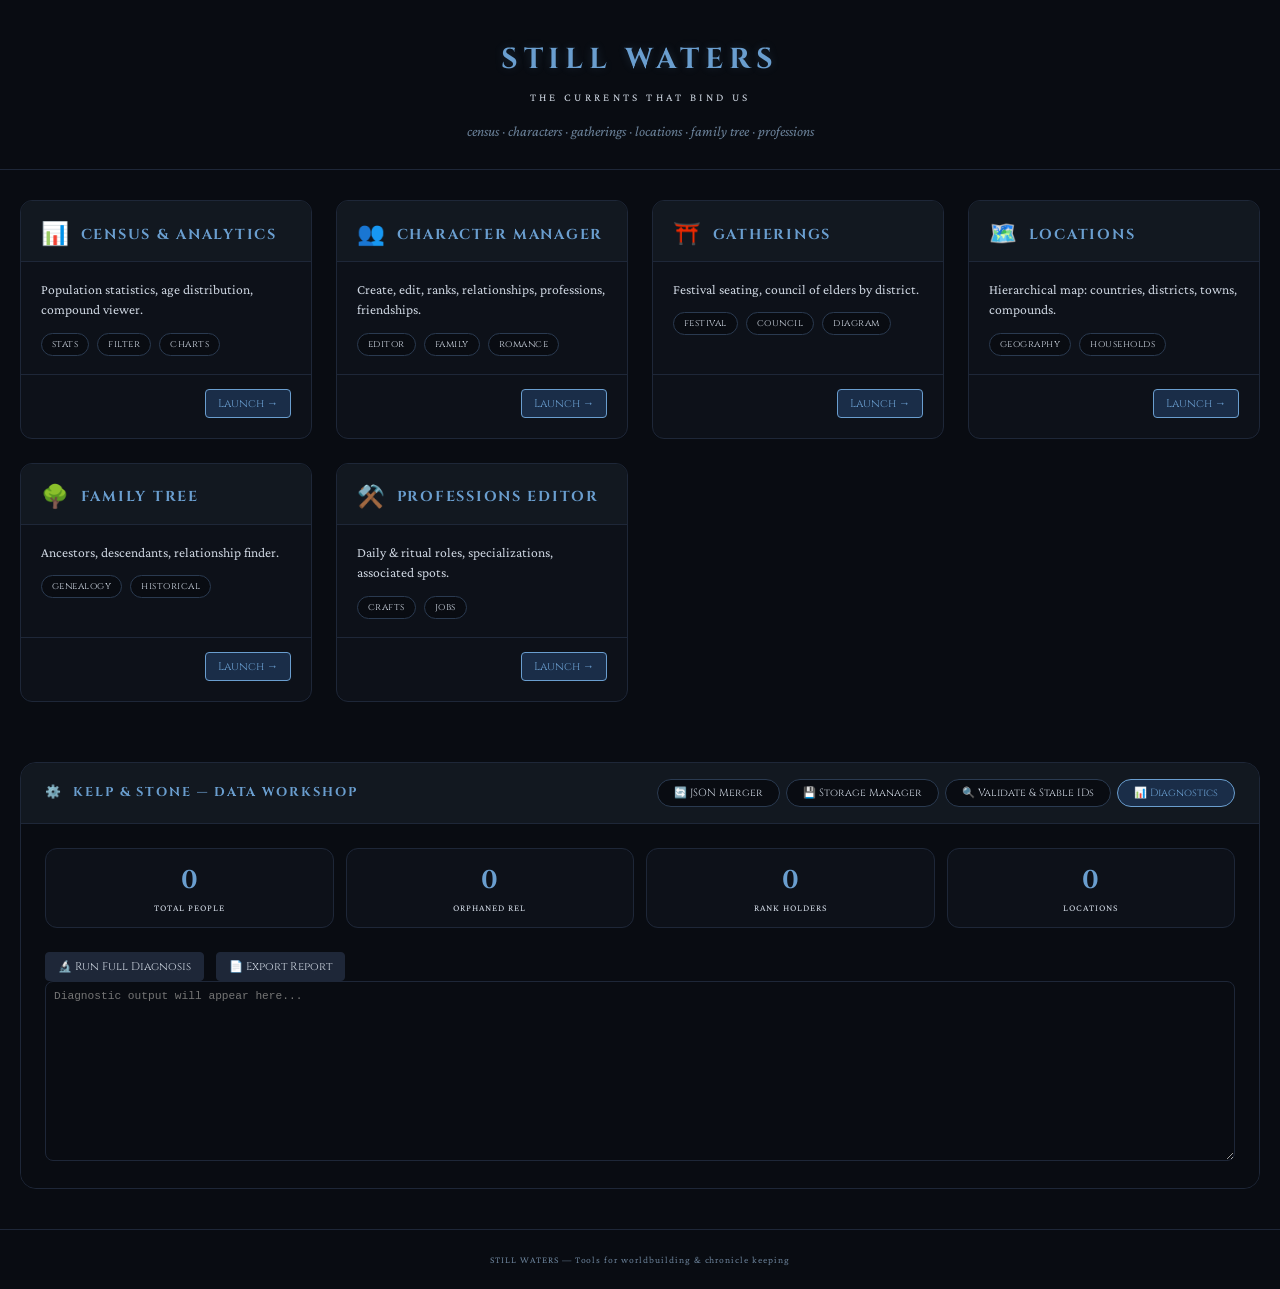
==== index.html @ bd6f30ac "Update index.html" ====
<!DOCTYPE html>
<html lang="en">
<head>
  <meta charset="UTF-8">
  <meta name="viewport" content="width=device-width, initial-scale=1.0, maximum-scale=1.0, user-scalable=yes">
  <title>Still Waters — The Currents That Bind Us</title>
  <link rel="manifest" href="manifest.json">
  <link rel="preconnect" href="https://fonts.googleapis.com">
  <link href="https://fonts.googleapis.com/css2?family=Cinzel:wght@400;600;700;900&family=Crimson+Pro:ital,wght@0,300;0,400;0,600;1,300;1,400&display=swap" rel="stylesheet">
  <link rel="stylesheet" href="stillwaters.css">
  <style>
    /* ============================================
       LANDING PAGE - UNIQUE STYLES
       ============================================ */

    /* Hero Section */
    .hero {
      position: relative;
      padding: 40px 20px 30px;
      text-align: center;
      border-bottom: 1px solid var(--border);
      background: linear-gradient(180deg, rgba(9,12,18,0.95) 0%, var(--bg) 100%);
    }

    .hero h1 {
      font-family: 'Cinzel', serif;
      font-size: 1.8rem;
      letter-spacing: 0.2em;
      color: var(--accent);
      text-transform: uppercase;
      margin-bottom: 12px;
      text-shadow: 0 0 10px rgba(106,158,207,0.2);
    }

    .hero .sub {
      font-size: 0.7rem;
      letter-spacing: 0.3em;
      color: var(--tdim);
      text-transform: uppercase;
      margin-bottom: 20px;
    }

    .hero .tagline {
      font-size: 0.9rem;
      font-style: italic;
      color: var(--tmut);
      max-width: 600px;
      margin: 0 auto;
    }

    /* Main Grid */
    .tools-grid {
      max-width: 1400px;
      margin: 0 auto;
      padding: 30px 20px 40px;
      display: grid;
      grid-template-columns: repeat(auto-fit, minmax(280px, 1fr));
      gap: 24px;
    }

    /* Tool Cards */
    .tool-card {
      background: var(--bg2);
      border: 1px solid var(--border);
      border-radius: 12px;
      overflow: hidden;
      transition: all 0.25s ease;
      backdrop-filter: blur(2px);
      cursor: pointer;
      display: flex;
      flex-direction: column;
    }

    .tool-card:hover {
      transform: translateY(-4px);
      border-color: var(--accent2);
      box-shadow: 0 12px 28px rgba(0,0,0,0.4);
    }

    .card-header {
      padding: 18px 20px 12px;
      border-bottom: 1px solid var(--border);
      background: var(--bg3);
    }

    .card-header h2 {
      font-family: 'Cinzel', serif;
      font-size: 0.9rem;
      letter-spacing: 0.12em;
      color: var(--accent);
      text-transform: uppercase;
      display: flex;
      align-items: center;
      gap: 10px;
    }

    .card-header .icon {
      font-size: 1.4rem;
    }

    .card-body {
      padding: 18px 20px;
      flex: 1;
    }

    .card-body p {
      font-size: 0.85rem;
      color: var(--tdim);
      line-height: 1.5;
      margin-bottom: 12px;
    }

    .badge-group {
      display: flex;
      flex-wrap: wrap;
      gap: 8px;
      margin-top: 12px;
    }

    .badge {
      font-size: 0.6rem;
      padding: 4px 10px;
      border-radius: 20px;
      background: var(--bg);
      border: 1px solid var(--border2);
      color: var(--tdim);
      font-family: 'Cinzel', serif;
      letter-spacing: 0.05em;
    }

    .badge.accent {
      border-color: var(--accent);
      color: var(--accent);
      background: var(--accent-dim);
    }

    .card-footer {
      padding: 14px 20px 20px;
      border-top: 1px solid var(--border);
      display: flex;
      justify-content: flex-end;
    }

    /* Diagnostics Panel */
    .diagnostics-section {
      max-width: 1400px;
      margin: 20px auto 40px;
      padding: 0 20px;
    }

    .diag-container {
      background: var(--bg2);
      border: 1px solid var(--border);
      border-radius: 16px;
      overflow: hidden;
    }

    .diag-header {
      background: var(--bg3);
      padding: 16px 24px;
      border-bottom: 1px solid var(--border);
      display: flex;
      align-items: center;
      justify-content: space-between;
      flex-wrap: wrap;
      gap: 12px;
    }

    .diag-header h3 {
      font-family: 'Cinzel', serif;
      font-size: 0.8rem;
      letter-spacing: 0.15em;
      color: var(--accent);
      text-transform: uppercase;
      display: flex;
      align-items: center;
      gap: 10px;
    }

    .diag-tabs {
      display: flex;
      gap: 6px;
      flex-wrap: wrap;
    }

    .diag-tab {
      padding: 6px 16px;
      background: var(--bg);
      border: 1px solid var(--border2);
      border-radius: 30px;
      font-size: 0.65rem;
      font-family: 'Cinzel', serif;
      color: var(--tdim);
      cursor: pointer;
      transition: all 0.15s;
    }

    .diag-tab.active {
      background: var(--accent-dim);
      border-color: var(--accent);
      color: var(--accent);
    }

    .diag-tab:hover:not(.active) {
      border-color: var(--accent2);
      color: var(--accent);
    }

    .diag-pane {
      display: none;
      padding: 24px;
      background: var(--bg);
    }

    .diag-pane.active {
      display: block;
    }

    /* Merger UI */
    .merger-row {
      display: grid;
      grid-template-columns: 1fr 1fr;
      gap: 20px;
      margin-bottom: 24px;
      flex-wrap: wrap;
    }

    .file-box {
      background: var(--bg2);
      border: 1px solid var(--border2);
      border-radius: 12px;
      padding: 16px;
    }

    .file-box h4 {
      font-family: 'Cinzel', serif;
      font-size: 0.7rem;
      color: var(--accent);
      margin-bottom: 12px;
    }

    .file-control {
      display: flex;
      gap: 10px;
      margin-bottom: 12px;
      flex-wrap: wrap;
    }

    .file-badge {
      background: var(--bg3);
      padding: 6px 12px;
      border-radius: 20px;
      font-size: 0.7rem;
      font-family: monospace;
      flex: 1;
      overflow: hidden;
      text-overflow: ellipsis;
      white-space: nowrap;
    }

    .stats-mini {
      font-size: 0.7rem;
      color: var(--tdim);
      margin-top: 8px;
      display: flex;
      gap: 12px;
    }

    .merge-options-mini {
      background: var(--bg3);
      border-radius: 12px;
      padding: 16px;
      margin: 20px 0;
      display: flex;
      flex-wrap: wrap;
      gap: 20px;
      justify-content: space-between;
    }

    .merge-group {
      display: flex;
      flex-direction: column;
      gap: 6px;
    }

    .merge-group label {
      font-size: 0.65rem;
      font-family: 'Cinzel', serif;
      color: var(--dim);
    }

    .radio-row {
      display: flex;
      gap: 12px;
      font-size: 0.7rem;
    }

    textarea.raw-preview {
      width: 100%;
      height: 180px;
      background: var(--bg);
      border: 1px solid var(--border);
      color: var(--text);
      font-family: monospace;
      font-size: 0.7rem;
      padding: 8px;
      border-radius: 8px;
      resize: vertical;
    }

    /* Storage Manager Table */
    .storage-table {
      width: 100%;
      border-collapse: collapse;
      font-size: 0.75rem;
    }

    .storage-table th {
      text-align: left;
      padding: 8px 6px;
      font-family: 'Cinzel', serif;
      font-size: 0.6rem;
      color: var(--tdim);
      border-bottom: 1px solid var(--border);
    }

    .storage-table td {
      padding: 8px 6px;
      border-bottom: 1px solid var(--border2);
    }

    .storage-table tr.has-data { background: rgba(74, 144, 96, 0.05); }
    .storage-table tr.warning { background: rgba(200, 112, 64, 0.05); }
    .storage-table tr.danger { background: rgba(139, 64, 64, 0.05); }
    .storage-table .key-name { font-family: monospace; font-size: 0.65rem; color: var(--tdim); }

    .storage-actions {
      display: flex;
      gap: 8px;
      flex-wrap: wrap;
      margin-top: 16px;
      justify-content: flex-end;
    }

    /* Diagnostic Stats */
    .diagnostic-stats {
      display: grid;
      grid-template-columns: repeat(auto-fit, minmax(180px, 1fr));
      gap: 12px;
      margin-bottom: 24px;
    }

    .stat-card {
      background: var(--bg2);
      border: 1px solid var(--border);
      border-radius: 12px;
      padding: 14px;
      text-align: center;
    }

    .stat-number {
      font-size: 1.6rem;
      font-weight: bold;
      color: var(--accent);
      font-family: 'Cinzel', serif;
    }

    .stat-label {
      font-size: 0.6rem;
      text-transform: uppercase;
      letter-spacing: 0.1em;
      color: var(--tdim);
    }

    .action-buttons {
      display: flex;
      gap: 12px;
      flex-wrap: wrap;
      margin-top: 20px;
    }

    .warning-note {
      background: rgba(200,112,64,0.1);
      border-left: 3px solid var(--warn);
      padding: 12px;
      font-size: 0.7rem;
      color: var(--warn);
      margin: 16px 0;
    }

    .success-note {
      background: rgba(74,144,96,0.1);
      border-left: 3px solid var(--success);
      padding: 12px;
      font-size: 0.7rem;
      color: var(--success);
      margin: 16px 0;
    }

    footer {
      text-align: center;
      padding: 24px;
      border-top: 1px solid var(--border);
      font-size: 0.6rem;
      color: var(--tmut);
      letter-spacing: 0.1em;
    }

    /* Mobile Responsive */
    @media (max-width: 700px) {
      .hero h1 { 
        font-size: 1.2rem; 
        letter-spacing: 0.1em; 
      }
      .merger-row { 
        grid-template-columns: 1fr; 
        gap: 16px; 
      }
      .diag-header { 
        flex-direction: column; 
        align-items: stretch; 
      }
      .diag-tabs { 
        justify-content: center; 
      }
      .storage-table {
        font-size: 0.65rem;
      }
      .storage-table th,
      .storage-table td {
        padding: 4px;
      }
    }
  </style>
</head>
<body>

<div class="hero">
  <h1>STILL WATERS</h1>
  <div class="sub">the currents that bind us</div>
  <div class="tagline">census · characters · gatherings · locations · family tree · professions</div>
</div>

<div class="tools-grid" id="toolsGrid"></div>

<div class="diagnostics-section">
  <div class="diag-container" id="diagnosticsRoot">
    <div class="diag-header">
      <h3><span>⚙️</span> KELP & STONE — DATA WORKSHOP</h3>
      <div class="diag-tabs">
        <span class="diag-tab" data-pane="merger-pane">🔄 JSON Merger</span>
        <span class="diag-tab" data-pane="storage-pane">💾 Storage Manager</span>
        <span class="diag-tab" data-pane="validate-pane">🔍 Validate & Stable IDs</span>
        <span class="diag-tab active" data-pane="diagnose-pane">📊 Diagnostics</span>
      </div>
    </div>

    <!-- MERGER PANE -->
    <div id="merger-pane" class="diag-pane">
      <div class="merger-row">
        <div class="file-box">
          <h4>📂 SOURCE A (Base)</h4>
          <div class="file-control">
            <input type="file" id="mergeLeftFile" accept=".json" style="display:none">
            <button class="btn small" onclick="document.getElementById('mergeLeftFile').click()">Load JSON</button>
            <span id="mergeLeftName" class="file-badge">No file</span>
            <button class="btn small" onclick="clearMergeSide('left')">✕ Clear</button>
          </div>
          <div id="mergeLeftStats" class="stats-mini"></div>
        </div>
        <div class="file-box">
          <h4>📂 SOURCE B (To Merge)</h4>
          <div class="file-control">
            <input type="file" id="mergeRightFile" accept=".json" style="display:none">
            <button class="btn small" onclick="document.getElementById('mergeRightFile').click()">Load JSON</button>
            <span id="mergeRightName" class="file-badge">No file</span>
            <button class="btn small" onclick="clearMergeSide('right')">✕ Clear</button>
          </div>
          <div id="mergeRightStats" class="stats-mini"></div>
        </div>
      </div>

      <div class="merge-options-mini">
        <div class="merge-group">
          <label>Base priority</label>
          <div class="radio-row">
            <label><input type="radio" name="mergeStrategy" value="left" checked> Source A</label>
            <label><input type="radio" name="mergeStrategy" value="right"> Source B</label>
            <label><input type="radio" name="mergeStrategy" value="union"> Union</label>
          </div>
        </div>
        <div class="merge-group">
          <label>People merge</label>
          <div class="radio-row">
            <label><input type="radio" name="peopleMerge" value="preserve" checked> Preserve</label>
            <label><input type="radio" name="peopleMerge" value="smart"> Smart (keep ranks)</label>
            <label><input type="radio" name="peopleMerge" value="overwrite"> Overwrite</label>
          </div>
        </div>
        <div class="merge-group">
          <label>Relationships</label>
          <div class="radio-row">
            <label><input type="radio" name="relsMerge" value="preserve" checked> Preserve</label>
            <label><input type="radio" name="relsMerge" value="merge"> Merge arrays</label>
          </div>
        </div>
      </div>

      <div style="display: flex; gap: 12px; justify-content: flex-end; margin-bottom: 16px;">
        <button class="btn primary" id="performMergeBtn">⟿ Merge & Preview</button>
        <button class="btn" id="downloadMergedBtn" style="display:none;">⬇ Download Merged</button>
      </div>

      <div id="mergePreviewArea" style="margin-top: 12px;">
        <textarea id="mergePreviewText" class="raw-preview" readonly placeholder="Merged JSON will appear here..."></textarea>
      </div>
      <div class="warning-note">⚠️ Merger merges people, relationships, locations, professions. Stable IDs are preserved. Smart merge keeps rank arrays from both sides.</div>
    </div>

    <!-- STORAGE MANAGER PANE -->
    <div id="storage-pane" class="diag-pane">
      <div class="diagnostic-stats">
        <div class="stat-card"><div class="stat-number" id="storageTotalSize">0</div><div class="stat-label">Total Size</div></div>
        <div class="stat-card"><div class="stat-number" id="storageTotalPeople">0</div><div class="stat-label">Total People</div></div>
        <div class="stat-card"><div class="stat-number" id="storageItemCount">0</div><div class="stat-label">Storage Items</div></div>
      </div>
      
      <div id="storageList" style="max-height: 400px; overflow-y: auto; margin-bottom: 16px;">
        <div class="empty-msg">Loading storage data...</div>
      </div>
      
      <div class="storage-actions">
        <button class="btn danger" id="clearAllStorageBtn">🗑️ Clear All Storage</button>
        <button class="btn warning" id="clearCurrentAppBtn">📝 Clear Current App</button>
        <button class="btn" id="refreshStorageBtn">🔄 Refresh</button>
      </div>
      
      <div class="warning-note" style="margin-top: 16px;">
        ⚠️ Warning: Clearing data is permanent. Make sure you've exported your data first!
      </div>
    </div>

    <!-- VALIDATE & STABLE ID PANE -->
    <div id="validate-pane" class="diag-pane">
      <div class="diagnostic-stats">
        <div class="stat-card"><div class="stat-number" id="valPeopleCount">0</div><div class="stat-label">People loaded</div></div>
        <div class="stat-card"><div class="stat-number" id="valStableCount">0</div><div class="stat-label">Have Stable ID</div></div>
        <div class="stat-card"><div class="stat-number" id="valRelCount">0</div><div class="stat-label">Relationships</div></div>
      </div>
      <div class="action-buttons">
        <button class="btn primary" id="loadForValidationBtn">📂 Load JSON / From Storage</button>
        <button class="btn" id="validateDataBtn">🔍 Validate & Fix</button>
        <button class="btn" id="migrateStableBtn">🆔 Migrate Missing Stable IDs</button>
      </div>
      <div id="validateMessage" class="warning-note" style="margin-top: 16px;"></div>
      <div class="success-note">
        💡 Stable IDs are permanent identifiers (XXX-XXX-XXX). Migration adds them to all characters without IDs.
      </div>
    </div>

    <!-- DIAGNOSTICS PANE -->
    <div id="diagnose-pane" class="diag-pane active">
      <div class="diagnostic-stats">
        <div class="stat-card"><div class="stat-number" id="diagPeople">0</div><div class="stat-label">Total People</div></div>
        <div class="stat-card"><div class="stat-number" id="diagOrphans">0</div><div class="stat-label">Orphaned Rel</div></div>
        <div class="stat-card"><div class="stat-number" id="diagRanks">0</div><div class="stat-label">Rank holders</div></div>
        <div class="stat-card"><div class="stat-number" id="diagLocations">0</div><div class="stat-label">Locations</div></div>
      </div>
      <div class="action-buttons">
        <button class="btn" id="runFullDiagnose">🔬 Run Full Diagnosis</button>
        <button class="btn" id="exportDiagnosticLog">📄 Export Report</button>
      </div>
      <textarea id="diagnosticLog" class="raw-preview" readonly placeholder="Diagnostic output will appear here..."></textarea>
    </div>
  </div>
</div>

<footer>
  STILL WATERS — Tools for worldbuilding & chronicle keeping
</footer>

<script>
  // ====================== TOOL CARDS ======================
  const tools = [
    { name: "Census & Analytics", desc: "Population statistics, age distribution, compound viewer.", icon: "📊", file: "Census.html", tags: ["stats", "filter", "charts"] },
    { name: "Character Manager", desc: "Create, edit, ranks, relationships, professions, friendships.", icon: "👥", file: "Character Manager3.html", tags: ["editor", "family", "romance"] },
    { name: "Gatherings", desc: "Festival seating, council of elders by district.", icon: "⛩️", file: "gatherings.html", tags: ["festival", "council", "diagram"] },
    { name: "Locations", desc: "Hierarchical map: countries, districts, towns, compounds.", icon: "🗺️", file: "Locations.html", tags: ["geography", "households"] },
    { name: "Family Tree", desc: "Ancestors, descendants, relationship finder.", icon: "🌳", file: "Tree.html", tags: ["genealogy", "historical"] },
    { name: "Professions Editor", desc: "Daily & ritual roles, specializations, associated spots.", icon: "⚒️", file: "Professions_standalone(1).html", tags: ["crafts", "jobs"] }
  ];

  const grid = document.getElementById('toolsGrid');
  tools.forEach(tool => {
    const card = document.createElement('div');
    card.className = 'tool-card';
    card.onclick = () => window.open(tool.file, '_blank');
    card.innerHTML = `
      <div class="card-header"><h2><span class="icon">${tool.icon}</span> ${tool.name}</h2></div>
      <div class="card-body"><p>${tool.desc}</p><div class="badge-group">${tool.tags.map(t => `<span class="badge">${t}</span>`).join('')}</div></div>
      <div class="card-footer"><span class="btn primary">Launch →</span></div>
    `;
    grid.appendChild(card);
  });

  // ====================== DIAGNOSTICS STATE ======================
  let diagData = { people: {}, relationships: {}, locations: {}, professions: [] };
  let leftMergeData = null, rightMergeData = null;
  let mergedResult = null;

  // Helper functions
  function showToast(msg) {
    const container = document.getElementById('toast-container') || (() => {
      const c = document.createElement('div');
      c.id = 'toast-container';
      document.body.appendChild(c);
      return c;
    })();
    const toast = document.createElement('div');
    toast.className = 'toast';
    toast.textContent = msg;
    container.appendChild(toast);
    setTimeout(() => toast.remove(), 2000);
  }

  function generateStableId() { 
    const c = 'ABCDEFGHIJKLMNOPQRSTUVWXYZ0123456789'; 
    let id = ''; 
    for (let i = 0; i < 9; i++) { 
      if (i === 3 || i === 6) id += '-'; 
      else id += c[Math.floor(Math.random() * c.length)]; 
    } 
    return id; 
  }

  function rebuildStableIndex(data) { 
    let idx = {}; 
    Object.entries(data.people).forEach(([pid, p]) => { 
      if (p.stableId) idx[p.stableId] = pid; 
    }); 
    return idx; 
  }

  function migrateStableIds(data) { 
    let migrated = 0; 
    Object.keys(data.people).forEach(id => { 
      if (!data.people[id].stableId) { 
        data.people[id].stableId = generateStableId(); 
        migrated++; 
      } 
    }); 
    data.stableIdIndex = rebuildStableIndex(data); 
    return migrated; 
  }

  function validateData(data) { 
    let fixes = 0; 
    Object.keys(data.people).forEach(id => { 
      if (!data.relationships[id]) data.relationships[id] = {}; 
      if (!data.people[id].stableId) { 
        data.people[id].stableId = generateStableId(); 
        fixes++; 
      } 
    }); 
    return fixes; 
  }

  function refreshDiagnosticStats() {
    const peopleCount = Object.keys(diagData.people).length;
    const stableCount = Object.values(diagData.people).filter(p => p.stableId).length;
    const relCount = Object.keys(diagData.relationships).length;
    document.getElementById('valPeopleCount').innerText = peopleCount;
    document.getElementById('valStableCount').innerText = stableCount;
    document.getElementById('valRelCount').innerText = relCount;
    document.getElementById('diagPeople').innerText = peopleCount;
    
    let orphanRel = 0;
    Object.entries(diagData.relationships).forEach(([id, rel]) => { 
      if (!diagData.people[id]) orphanRel++; 
    });
    document.getElementById('diagOrphans').innerText = orphanRel;
    
    let rankHolders = Object.values(diagData.people).filter(p => p.ranks && p.ranks.length).length;
    document.getElementById('diagRanks').innerText = rankHolders;
    document.getElementById('diagLocations').innerText = Object.keys(diagData.locations || {}).length;
  }

  function runDiagnose() {
    let log = `=== STILL WATERS DIAGNOSTIC ===\n`;
    log += `Total people: ${Object.keys(diagData.people).length}\n`;
    log += `With stable IDs: ${Object.values(diagData.people).filter(p => p.stableId).length}\n`;
    let missingBirth = Object.values(diagData.people).filter(p => !p.birthYear).length;
    log += `Missing birth year: ${missingBirth}\n`;
    let deadCount = Object.values(diagData.people).filter(p => p.deceased).length;
    log += `Deceased: ${deadCount}\n`;
    let relEntries = Object.keys(diagData.relationships).length;
    log += `Relationship entries: ${relEntries}\n`;
    let compounds = new Set();
    Object.values(diagData.people).forEach(p => { 
      if (p.currComp) compounds.add(p.currComp); 
      if (p.birthComp) compounds.add(p.birthComp); 
    });
    log += `Unique compound keys referenced: ${compounds.size}\n`;
    let profs = diagData.professions?.length || 0;
    log += `Professions defined: ${profs}\n`;
    document.getElementById('diagnosticLog').value = log;
  }

  function loadFromStorageForDiag() {
    const keys = ['stillwaters_editor', 'stillwaters_connections', 'stillwaters_locations', 'stillwaters_tree', 'stillwaters_professions', 'stillwaters_manager'];
    for (let k of keys) {
      const raw = localStorage.getItem(k);
      if (raw) {
        try { 
          const parsed = JSON.parse(raw); 
          if (parsed.people) { 
            diagData = { 
              people: parsed.people || {}, 
              relationships: parsed.relationships || {}, 
              locations: parsed.locations || {}, 
              professions: parsed.professions || [] 
            }; 
            refreshDiagnosticStats(); 
            document.getElementById('validateMessage').innerHTML = `<span style="color:var(--success)">✅ Loaded from storage (${Object.keys(diagData.people).length} people)</span>`;
            return; 
          } 
        } catch(e) {}
      }
    }
    document.getElementById('validateMessage').innerHTML = `<span style="color:var(--warn)">⚠️ No Still Waters data found in localStorage.</span>`;
  }

  // ====================== STORAGE MANAGER ======================
  const STORAGE_KEYS = ['stillwaters_editor', 'stillwaters_connections', 'stillwaters_locations', 'stillwaters_professions', 'stillwaters_tree', 'stillwaters_gatherings', 'stillwaters_manager'];
  const CURRENT_APP_KEY = 'stillwaters_manager';

  function refreshStorageList() {
    const storageList = document.getElementById('storageList');
    let html = '<table class="storage-table"><thead><tr><th>App</th><th>Size</th><th>People</th><th>Actions</th></tr></thead><tbody>';
    let totalSize = 0, totalPeople = 0, itemCount = 0;
    
    STORAGE_KEYS.forEach(key => {
      const raw = localStorage.getItem(key);
      const size = raw ? new Blob([raw]).size : 0;
      totalSize += size;
      let peopleCount = 0, status = '❌ Empty', rowClass = '';
      
      if (raw) {
        try { 
          const data = JSON.parse(raw); 
          if (data.people) { 
            peopleCount = Object.keys(data.people).length; 
            totalPeople += peopleCount; 
            status = `✅ ${peopleCount} people`; 
            rowClass = 'has-data'; 
            itemCount++;
          } else { 
            status = '⚠️ Invalid format'; 
            rowClass = 'warning'; 
          } 
        } catch(e) { 
          status = '⚠️ Corrupted'; 
          rowClass = 'danger'; 
        }
      }
      
      const sizeKB = (size / 1024).toFixed(2);
      const appName = key.replace('stillwaters_', '').charAt(0).toUpperCase() + key.replace('stillwaters_', '').slice(1);
      
      html += `<tr class="${rowClass}">
        <td>${appName}<br><span class="key-name">${key}</span></td>
        <td style="text-align:right;">${sizeKB} KB</td>
        <td style="text-align:right;">${status}</td>
        <td style="text-align:right;">
          <button class="btn small danger" onclick="clearStorageKey('${key}')" style="padding:2px 6px;">Clear</button>
          ${raw ? `<button class="btn small" onclick="viewStorageKey('${key}')" style="padding:2px 6px; margin-left:4px;">View</button>` : ''}
        </td>
      </tr>`;
    });
    
    html += `<tr style="border-top:2px solid var(--accent); font-weight:bold;">
      <td>TOTAL</td>
      <td style="text-align:right;">${(totalSize/1024).toFixed(2)} KB</td>
      <td style="text-align:right;">${totalPeople} people</td>
      <td></td>
    </tr></tbody></table>`;
    
    storageList.innerHTML = html;
    document.getElementById('storageTotalSize').innerText = (totalSize/1024).toFixed(1) + ' KB';
    document.getElementById('storageTotalPeople').innerText = totalPeople;
    document.getElementById('storageItemCount').innerText = itemCount;
  }

  window.clearStorageKey = function(key) {
    if (confirm(`Clear "${key}"? This cannot be undone.`)) {
      localStorage.removeItem(key);
      refreshStorageList();
      showToast(`Cleared ${key}`);
      if (key === CURRENT_APP_KEY) {
        showToast('Manager data cleared. Reloading...');
        setTimeout(() => window.location.reload(), 1500);
      }
    }
  };

  window.viewStorageKey = function(key) {
    const raw = localStorage.getItem(key);
    if (!raw) return;
    try {
      const data = JSON.parse(raw);
      const content = JSON.stringify(data, null, 2);
      const viewModal = document.createElement('div');
      viewModal.className = 'modal-overlay';
      viewModal.style.display = 'flex';
      viewModal.innerHTML = `<div class="modal-box" style="max-width:800px;">
        <div class="modal-title">${key} - Raw Data</div>
        <pre style="background:var(--bg); padding:10px; overflow:auto; max-height:60vh; font-size:0.7rem;">${escapeHtml(content)}</pre>
        <div style="display:flex; gap:8px; margin-top:12px;">
          <button class="btn primary" onclick="this.closest('.modal-overlay').remove()">Close</button>
        </div>
      </div>`;
      document.body.appendChild(viewModal);
    } catch(e) {
      showToast('Error parsing data');
    }
  };

  function escapeHtml(text) {
    if (!text) return '';
    return String(text).replace(/[&<>]/g, function(m) {
      if (m === '&') return '&amp;';
      if (m === '<') return '&lt;';
      if (m === '>') return '&gt;';
      return m;
    });
  }

  function clearAllStorage() {
    if (confirm('Clear ALL Still Waters data? This will remove all saved data from all Still Waters apps and reload the page.')) {
      STORAGE_KEYS.forEach(key => localStorage.removeItem(key));
      refreshStorageList();
      showToast('All storage cleared');
      setTimeout(() => window.location.reload(), 1500);
    }
  }

  function clearCurrentApp() {
    if (confirm('Clear current app data? This will delete all characters, relationships, and settings.')) {
      localStorage.removeItem(CURRENT_APP_KEY);
      refreshStorageList();
      showToast('Cleared manager data');
      setTimeout(() => window.location.reload(), 1500);
    }
  }

  // ====================== MERGER FUNCTIONS ======================
  function loadJSONFile(fileInput, callback) {
    const file = fileInput.files[0];
    if (!file) return;
    const reader = new FileReader();
    reader.onload = (e) => {
      try { callback(JSON.parse(e.target.result), file.name); } 
      catch(err) { alert("Invalid JSON"); }
    };
    reader.readAsText(file);
  }

  function deepMerge(base, incoming, peopleStrategy, relsStrategy) {
    const result = JSON.parse(JSON.stringify(base));
    if (!result.people) result.people = {};
    if (!result.relationships) result.relationships = {};
    if (!result.locations) result.locations = {};
    if (!result.professions) result.professions = [];

    if (incoming.people) {
      Object.entries(incoming.people).forEach(([id, person]) => {
        if (!result.people[id]) result.people[id] = person;
        else {
          if (peopleStrategy === 'overwrite') result.people[id] = person;
          else if (peopleStrategy === 'smart') {
            const existing = result.people[id];
            const newRanks = person.ranks || [];
            const mergedRanks = [...(existing.ranks || [])];
            newRanks.forEach(r => {
              if (!mergedRanks.some(er => er.type === r.type && er.value === r.value && er.number === r.number))
                mergedRanks.push(r);
            });
            result.people[id] = { ...existing, ...person, ranks: mergedRanks };
          } else {
            Object.keys(person).forEach(k => { 
              if (result.people[id][k] === undefined) result.people[id][k] = person[k]; 
            });
          }
        }
      });
    }
    
    if (incoming.relationships && relsStrategy === 'merge') {
      Object.entries(incoming.relationships).forEach(([id, rel]) => {
        if (!result.relationships[id]) result.relationships[id] = rel;
        else {
          ['ongoing','ended','widowed','friends'].forEach(arr => {
            if (rel[arr]) {
              if (!result.relationships[id][arr]) result.relationships[id][arr] = [];
              rel[arr].forEach(v => { 
                if (!result.relationships[id][arr].includes(v)) result.relationships[id][arr].push(v); 
              });
            }
          });
          if (rel.father) result.relationships[id].father = rel.father;
          if (rel.mother) result.relationships[id].mother = rel.mother;
          if (rel.details) result.relationships[id].details = { ...(result.relationships[id].details || {}), ...rel.details };
        }
      });
    } else if (incoming.relationships) {
      Object.entries(incoming.relationships).forEach(([id, rel]) => { 
        if (!result.relationships[id]) result.relationships[id] = rel; 
      });
    }
    
    if (incoming.locations) Object.assign(result.locations, incoming.locations);
    if (incoming.professions) {
      incoming.professions.forEach(p => { 
        if (!result.professions.some(ep => ep.id === p.id)) result.professions.push(p); 
      });
    }
    return result;
  }

  function updateMergePreview() {
    const strategy = document.querySelector('input[name="mergeStrategy"]:checked').value;
    const peopleStrategy = document.querySelector('input[name="peopleMerge"]:checked').value;
    const relsStrategy = document.querySelector('input[name="relsMerge"]:checked').value;
    let base = null, incoming = null;
    
    if (strategy === 'left') { base = leftMergeData; incoming = rightMergeData; }
    else if (strategy === 'right') { base = rightMergeData; incoming = leftMergeData; }
    else { base = {}; incoming = {}; if (leftMergeData) Object.assign(base, leftMergeData); if (rightMergeData) Object.assign(incoming, rightMergeData); }
    
    if (!base && !incoming) { 
      document.getElementById('mergePreviewText').value = ''; 
      document.getElementById('downloadMergedBtn').style.display = 'none'; 
      return; 
    }
    
    if (!base) base = { people: {}, relationships: {}, locations: {}, professions: [] };
    if (!incoming) incoming = { people: {}, relationships: {}, locations: {}, professions: [] };
    
    mergedResult = deepMerge(base, incoming, peopleStrategy, relsStrategy);
    document.getElementById('mergePreviewText').value = JSON.stringify(mergedResult, null, 2);
    document.getElementById('downloadMergedBtn').style.display = 'inline-block';
  }

  function clearMergeSide(side) {
    if (side === 'left') { 
      leftMergeData = null; 
      document.getElementById('mergeLeftName').innerText = 'No file'; 
      document.getElementById('mergeLeftStats').innerHTML = ''; 
    } else { 
      rightMergeData = null; 
      document.getElementById('mergeRightName').innerText = 'No file'; 
      document.getElementById('mergeRightStats').innerHTML = ''; 
    }
    updateMergePreview();
  }

  // ====================== EVENT LISTENERS ======================
  document.addEventListener('DOMContentLoaded', () => {
    // Tab switching
    const tabs = document.querySelectorAll('.diag-tab');
    const panes = {
      'merger-pane': document.getElementById('merger-pane'),
      'storage-pane': document.getElementById('storage-pane'),
      'validate-pane': document.getElementById('validate-pane'),
      'diagnose-pane': document.getElementById('diagnose-pane')
    };
    
    tabs.forEach(tab => {
      tab.addEventListener('click', () => {
        const targetPane = tab.getAttribute('data-pane');
        tabs.forEach(t => t.classList.remove('active'));
        tab.classList.add('active');
        Object.values(panes).forEach(p => p.classList.remove('active'));
        if (panes[targetPane]) panes[targetPane].classList.add('active');
        
        // Refresh storage list when storage pane becomes active
        if (targetPane === 'storage-pane') refreshStorageList();
      });
    });
    
    // Merger handlers
    const leftInput = document.getElementById('mergeLeftFile');
    const rightInput = document.getElementById('mergeRightFile');
    
    leftInput.addEventListener('change', (e) => loadJSONFile(e.target, (data, name) => { 
      leftMergeData = data; 
      document.getElementById('mergeLeftName').innerText = name; 
      let stats = `People: ${Object.keys(data.people || {}).length} · Rels: ${Object.keys(data.relationships || {}).length}`; 
      document.getElementById('mergeLeftStats').innerHTML = stats; 
      updateMergePreview(); 
    }));
    
    rightInput.addEventListener('change', (e) => loadJSONFile(e.target, (data, name) => { 
      rightMergeData = data; 
      document.getElementById('mergeRightName').innerText = name; 
      let stats = `People: ${Object.keys(data.people || {}).length} · Rels: ${Object.keys(data.relationships || {}).length}`; 
      document.getElementById('mergeRightStats').innerHTML = stats; 
      updateMergePreview(); 
    }));
    
    document.getElementById('performMergeBtn').onclick = () => updateMergePreview();
    document.getElementById('downloadMergedBtn').onclick = () => { 
      if (mergedResult) { 
        const blob = new Blob([JSON.stringify(mergedResult, null, 2)], {type:'application/json'}); 
        const url = URL.createObjectURL(blob); 
        const a = document.createElement('a'); 
        a.href = url; 
        a.download = `stillwaters_merged_${Date.now()}.json`; 
        a.click(); 
        URL.revokeObjectURL(url); 
      } 
    };
    
    // Validation pane
    document.getElementById('loadForValidationBtn').onclick = () => loadFromStorageForDiag();
    document.getElementById('validateDataBtn').onclick = () => { 
      const fixed = validateData(diagData); 
      refreshDiagnosticStats(); 
      document.getElementById('validateMessage').innerHTML = `<span style="color:var(--success)">✅ Validation complete. Fixed ${fixed} missing stable IDs & missing relationships.</span>`; 
    };
    document.getElementById('migrateStableBtn').onclick = () => { 
      const cnt = migrateStableIds(diagData); 
      refreshDiagnosticStats(); 
      document.getElementById('validateMessage').innerHTML = `<span style="color:var(--success)">✨ Migrated ${cnt} new stable IDs.</span>`; 
    };
    
    // Diagnose pane
    document.getElementById('runFullDiagnose').onclick = () => runDiagnose();
    document.getElementById('exportDiagnosticLog').onclick = () => { 
      const log = document.getElementById('diagnosticLog').value; 
      const blob = new Blob([log], {type:'text/plain'}); 
      const a = document.createElement('a'); 
      a.href = URL.createObjectURL(blob); 
      a.download = `stillwaters_diagnostic_${Date.now()}.txt`; 
      a.click(); 
      URL.revokeObjectURL(blob); 
    };
    
    // Storage Manager buttons
    document.getElementById('clearAllStorageBtn').onclick = () => clearAllStorage();
    document.getElementById('clearCurrentAppBtn').onclick = () => clearCurrentApp();
    document.getElementById('refreshStorageBtn').onclick = () => refreshStorageList();
    
    // Initial load
    loadFromStorageForDiag();
    refreshStorageList();
  });
</script>
</body>
</html>
---- stillwaters.css ----
/* stillwaters.css - Shared Styles for All Still Waters Tools */
/* Version 2.0 - Consolidated Common Elements */

/* ============================================
   ROOT VARIABLES (Design System)
   ============================================ */
:root {
  /* Colors */
  --accent: #6a9ecf;
  --accent-dark: #4a7aa5;
  --accent-dim: #1a2d48;
  --bg: #090c12;
  --bg2: #0d1119;
  --bg3: #121820;
  --bg4: #161e2a;
  --border: #1e2738;
  --border2: #2a3a50;
  --text: #cdd5e0;
  --dim: #8aabb8;
  --tmut: #6a8098;
  
  /* Status Colors */
  --deceased: #8f5e5e;
  --warn: #c87040;
  --danger: #8b4040;
  --danger-lt: #c08080;
  --success: #4a9060;
  --ok: #4a9060;
  
  /* Rank Colors */
  --rank-chief: #c9a87c;
  --rank-sacred-sons: #a87898;
  --rank-sacred: #7a9eb0;
  --rank-sacred-daughters: #b88aa8;
  --rank-consort: #c89880;
  --rank-elder: #6a9ecf;
  --rank-master: #8a9eb0;
  --rank-commoner: #6a8098;
  
  /* Relationship Colors */
  --rel-parent: #4a7ab0;
  --rel-partner: #c89880;
  --rel-child: #6aac80;
  --rel-sibling: #a87898;
  --rel-friend: #9988cc;
  --rel-ongoing: #4a9060;
  --rel-ended: #8b4040;
  --rel-widowed: #8f5e5e;
  
  /* Tooltip */
  --tooltip-bg: #1a2432;
  --tooltip-border: #4a7ab0;
  
  /* Modal */
  --modal-overlay: rgba(0,0,0,0.95);
  --modal-bg: #0d1119;
  --modal-border: #2a3a50;
  
  /* Layout */
  --sidebar-width: 280px;
  --view-width: 320px;
}

/* ============================================
   RESET & BASE
   ============================================ */
* {
  box-sizing: border-box;
  margin: 0;
  padding: 0;
}

html, body {
  height: 100%;
  margin: 0;
  background: var(--bg);
  color: var(--text);
  font-family: 'Crimson Pro', Georgia, serif;
  font-size: 16px;
}

/* ============================================
   TYPOGRAPHY
   ============================================ */
h1, h2, h3, h4, h5, .cinzel, .title {
  font-family: 'Cinzel', serif;
}

h1 {
  font-size: 0.85rem;
  letter-spacing: 0.2em;
  color: var(--accent);
  text-transform: uppercase;
}

h2 {
  font-size: 0.8rem;
  letter-spacing: 0.15em;
  color: var(--accent);
}

h3 {
  font-size: 0.7rem;
  letter-spacing: 0.12em;
  color: var(--accent);
}

h4 {
  font-size: 0.65rem;
  letter-spacing: 0.1em;
  color: var(--accent);
  text-transform: uppercase;
}

/* ============================================
   BUTTONS
   ============================================ */
button, .btn, .tb-btn {
  background: #1e2738;
  border: 1px solid var(--border);
  color: var(--text);
  padding: 6px 12px;
  border-radius: 4px;
  cursor: pointer;
  font-family: 'Cinzel', serif;
  font-size: 0.7rem;
  transition: all 0.2s;
  white-space: nowrap;
}

button:hover, .btn:hover, .tb-btn:hover {
  background: #2a3448;
  border-color: var(--accent);
}

button.primary, .btn.primary, .tb-btn.primary {
  background: var(--accent-dim);
  border-color: var(--accent);
  color: var(--accent);
}

button.primary:hover, .btn.primary:hover, .tb-btn.primary:hover {
  background: rgba(74, 122, 176, 0.25);
}

button.danger, .btn.danger, .tb-btn.danger {
  background: #2a1a1a;
  border-color: #8a3020;
  color: var(--danger-lt);
}

button.danger:hover, .btn.danger:hover, .tb-btn.danger:hover {
  background: #3a2a2a;
}

button.warning, .btn.warning, .tb-btn.warning {
  background: #2a2a1a;
  border-color: var(--warn);
  color: var(--warn);
}

button.small, .btn.small, .tb-btn.small {
  padding: 3px 8px;
  font-size: 0.6rem;
}

button.success, .btn.success, .tb-btn.success {
  background: rgba(74, 144, 96, 0.15);
  border-color: var(--success);
  color: var(--success);
}

button.validate-btn, .btn.validate-btn, .tb-btn.validate-btn {
  background: var(--accent-dim);
  border-color: var(--accent);
  color: var(--accent);
}

.tb-sep {
  width: 1px;
  height: 20px;
  background: var(--border2);
  margin: 0 4px;
}

/* ============================================
   FORM ELEMENTS
   ============================================ */
input, select, textarea {
  width: 100%;
  padding: 5px 7px;
  background: #121820;
  border: 1px solid var(--border);
  color: var(--text);
  border-radius: 3px;
  font-size: 0.8rem;
  font-family: 'Crimson Pro', serif;
}

input:focus, select:focus, textarea:focus {
  outline: none;
  border-color: var(--accent);
}

input[type="checkbox"], input[type="radio"] {
  width: auto;
  accent-color: var(--accent);
}

label {
  font-family: 'Cinzel', serif;
  font-size: 0.6rem;
  color: var(--dim);
  letter-spacing: 0.05em;
}

/* ============================================
   TOPBAR
   ============================================ */
.topbar {
  background: var(--bg2);
  padding: 8px 12px;
  display: flex;
  gap: 6px;
  align-items: center;
  flex-shrink: 0;
  border-bottom: 1px solid var(--border);
  flex-wrap: wrap;
  min-height: 44px;
}

.topbar .title, #topbar h1 {
  font-family: 'Cinzel', serif;
  font-size: 0.7rem;
  letter-spacing: 0.2em;
  color: var(--accent);
  white-space: nowrap;
}

/* ============================================
   MODALS
   ============================================ */
.modal-overlay {
  display: none;
  position: fixed;
  inset: 0;
  background: var(--modal-overlay);
  z-index: 2000;
  align-items: center;
  justify-content: center;
  padding: 15px;
  overflow-y: auto;
}

.modal-box {
  background: var(--modal-bg);
  border: 1px solid var(--modal-border);
  border-radius: 8px;
  width: 90%;
  max-width: 500px;
  max-height: 85vh;
  overflow-y: auto;
  padding: 20px;
}

.modal-title {
  font-family: 'Cinzel', serif;
  font-size: 0.65rem;
  letter-spacing: 0.18em;
  color: var(--accent);
  margin-bottom: 16px;
  text-transform: uppercase;
}

/* ============================================
   TOAST NOTIFICATIONS
   ============================================ */
#toast-container {
  position: fixed;
  bottom: 20px;
  right: 20px;
  z-index: 9999;
  display: flex;
  flex-direction: column;
  gap: 8px;
  pointer-events: none;
}

.toast {
  background: var(--bg2);
  border: 1px solid var(--accent);
  border-radius: 4px;
  padding: 8px 16px;
  color: var(--accent);
  font-family: 'Cinzel', serif;
  font-size: 0.75rem;
  box-shadow: 0 4px 12px rgba(0,0,0,0.5);
  opacity: 0;
  transform: translateX(100%);
  animation: slideIn 0.3s forwards, fadeOut 0.3s 1.7s forwards;
  pointer-events: none;
  max-width: 300px;
}

@keyframes slideIn {
  to { opacity: 1; transform: translateX(0); }
}

@keyframes fadeOut {
  to { opacity: 0; transform: translateX(100%); }
}

/* ============================================
   SCROLLBARS
   ============================================ */
::-webkit-scrollbar {
  width: 4px;
  height: 4px;
}

::-webkit-scrollbar-track {
  background: var(--bg);
}

::-webkit-scrollbar-thumb {
  background: var(--border2);
  border-radius: 2px;
}

::-webkit-scrollbar-thumb:hover {
  background: var(--accent);
}

/* ============================================
   COLLAPSIBLE SECTIONS
   ============================================ */
.collapsible-section {
  background: var(--bg2);
  border: 1px solid var(--border);
  border-radius: 8px;
  margin-bottom: 12px;
  overflow: hidden;
}

.section-header {
  display: flex;
  justify-content: space-between;
  align-items: center;
  padding: 12px 16px;
  cursor: pointer;
  font-family: 'Cinzel', serif;
  font-size: 0.75rem;
  letter-spacing: 0.1em;
  color: var(--accent);
  background: var(--bg3);
  transition: background 0.2s;
}

.section-header:hover {
  background: var(--bg);
}

.section-header .arrow {
  transition: transform 0.3s;
  font-size: 0.7rem;
  color: var(--dim);
}

.section-header.collapsed .arrow {
  transform: rotate(-90deg);
}

.section-content {
  max-height: 2000px;
  overflow: hidden;
  transition: max-height 0.3s ease-out;
  padding: 16px;
}

.section-content.collapsed {
  max-height: 0;
  padding: 0 16px;
}

/* ============================================
   STATS CARDS
   ============================================ */
.stats-grid {
  display: grid;
  grid-template-columns: repeat(auto-fit, minmax(140px, 1fr));
  gap: 8px;
  margin-bottom: 12px;
}

.stat-card {
  background: var(--bg2);
  border: 1px solid var(--border);
  border-radius: 8px;
  padding: 10px;
  text-align: center;
}

.stat-value {
  font-size: 1.4rem;
  font-weight: bold;
  color: var(--accent);
}

.stat-label {
  font-size: 0.55rem;
  text-transform: uppercase;
  letter-spacing: 0.1em;
  color: var(--dim);
  margin-top: 4px;
}

/* ============================================
   TABLES
   ============================================ */
.data-table {
  width: 100%;
  border-collapse: collapse;
  font-size: 0.75rem;
}

.data-table th {
  text-align: left;
  padding: 8px 10px;
  font-family: 'Cinzel', serif;
  font-size: 0.55rem;
  color: var(--dim);
  border-bottom: 1px solid var(--border);
  cursor: pointer;
  white-space: nowrap;
}

.data-table th:hover {
  color: var(--accent);
}

.data-table td {
  padding: 8px 10px;
  border-bottom: 1px solid var(--border2);
}

.data-table tr:hover td {
  background: var(--bg3);
}

.data-table .deceased {
  color: var(--deceased);
  font-style: italic;
}

/* ============================================
   FILTERS
   ============================================ */
.filter-bar {
  display: flex;
  flex-wrap: wrap;
  gap: 8px;
  margin-bottom: 12px;
  padding: 12px;
  background: var(--bg2);
  border: 1px solid var(--border);
  border-radius: 8px;
}

.filter-group {
  display: flex;
  align-items: center;
  gap: 6px;
  background: var(--bg);
  padding: 4px 10px;
  border-radius: 6px;
  border: 1px solid var(--border);
}

.filter-group label {
  font-size: 0.55rem;
  font-family: 'Cinzel', serif;
  color: var(--dim);
}

.filter-input, .filter-select {
  background: var(--bg2);
  border: 1px solid var(--border2);
  border-radius: 4px;
  color: var(--text);
  padding: 4px 6px;
  font-size: 0.7rem;
  font-family: 'Crimson Pro', serif;
}

.filter-tag {
  background: transparent;
  border: 1px solid var(--border2);
  border-radius: 20px;
  padding: 4px 12px;
  font-size: 0.6rem;
  font-family: 'Cinzel', serif;
  color: var(--dim);
  cursor: pointer;
  transition: all 0.15s;
}

.filter-tag:hover, .filter-tag.active {
  border-color: var(--accent);
  color: var(--accent);
  background: var(--accent-dim);
}

.clear-filters {
  color: var(--warn);
  font-size: 0.6rem;
  cursor: pointer;
  margin-left: auto;
}

/* ============================================
   RANK ICONS
   ============================================ */
.rank-icon {
  font-size: 0.7rem;
  margin-right: 2px;
}

.rank-icon.chief { color: var(--rank-chief); }
.rank-icon.sacred-sons { color: var(--rank-sacred-sons); }
.rank-icon.sacred { color: var(--rank-sacred); }
.rank-icon.sacred-daughters { color: var(--rank-sacred-daughters); }
.rank-icon.consort { color: var(--rank-consort); }
.rank-icon.elder { color: var(--rank-elder); }
.rank-icon.master { color: var(--rank-master); }
.rank-icon.commoner { color: var(--rank-commoner); }

.rank-number {
  display: inline-flex;
  align-items: center;
  justify-content: center;
  width: 14px;
  height: 14px;
  border-radius: 50%;
  background: var(--bg2);
  border: 1px solid currentColor;
  font-size: 0.5rem;
  margin-left: 2px;
}

.rank-chip {
  display: inline-flex;
  align-items: center;
  gap: 4px;
  padding: 2px 6px;
  border-radius: 12px;
  font-size: 0.6rem;
  border: 1px solid;
  background: rgba(0,0,0,0.2);
  margin: 2px;
}

/* ============================================
   EMPTY STATE
   ============================================ */
.empty-msg {
  display: flex;
  align-items: center;
  justify-content: center;
  height: 200px;
  color: var(--dim);
  font-family: 'Cinzel', serif;
  font-size: 0.55rem;
  letter-spacing: 0.15em;
  text-align: center;
}

/* ============================================
   TOOLTIPS
   ============================================ */
[data-tooltip] {
  position: relative;
}

[data-tooltip]:hover::after {
  content: attr(data-tooltip);
  position: absolute;
  left: 100%;
  top: 0;
  margin-left: 8px;
  background: var(--tooltip-bg);
  border: 1px solid var(--tooltip-border);
  border-radius: 4px;
  padding: 4px 8px;
  font-family: monospace;
  font-size: 0.65rem;
  color: var(--accent);
  white-space: nowrap;
  z-index: 100;
  box-shadow: 0 2px 8px rgba(0,0,0,0.5);
  pointer-events: none;
}

/* ============================================
   UTILITY CLASSES
   ============================================ */
.text-accent { color: var(--accent); }
.text-dim { color: var(--dim); }
.text-deceased { color: var(--deceased); }
.text-warning { color: var(--warn); }
.text-success { color: var(--success); }

.bg-dark { background: var(--bg); }
.bg-darker { background: var(--bg2); }

.flex { display: flex; }
.flex-col { flex-direction: column; }
.items-center { align-items: center; }
.justify-between { justify-content: space-between; }
.gap-2 { gap: 8px; }
.gap-3 { gap: 12px; }

.w-full { width: 100%; }
.h-full { height: 100%; }

.overflow-auto { overflow: auto; }
.overflow-hidden { overflow: hidden; }

/* ============================================
   MOBILE RESPONSIVENESS
   ============================================ */
@media (max-width: 768px) {
  .topbar {
    padding: 6px 8px;
  }
  
  .topbar .title, #topbar h1 {
    font-size: 0.6rem;
  }
  
  button, .btn, .tb-btn {
    padding: 4px 8px;
    font-size: 0.6rem;
  }
  
  .modal-box {
    width: 95%;
    padding: 15px;
  }
  
  .stats-grid {
    grid-template-columns: repeat(3, 1fr);
  }
  
  .filter-group {
    flex-wrap: wrap;
  }
}

@media (max-width: 480px) {
  .stats-grid {
    grid-template-columns: repeat(2, 1fr);
  }
  
  .filter-bar {
    flex-direction: column;
  }
  
  .filter-group {
    width: 100%;
  }
  
  .clear-filters {
    margin-left: 0;
  }
  
  .topbar {
    flex-direction: column;
    align-items: stretch;
  }
}
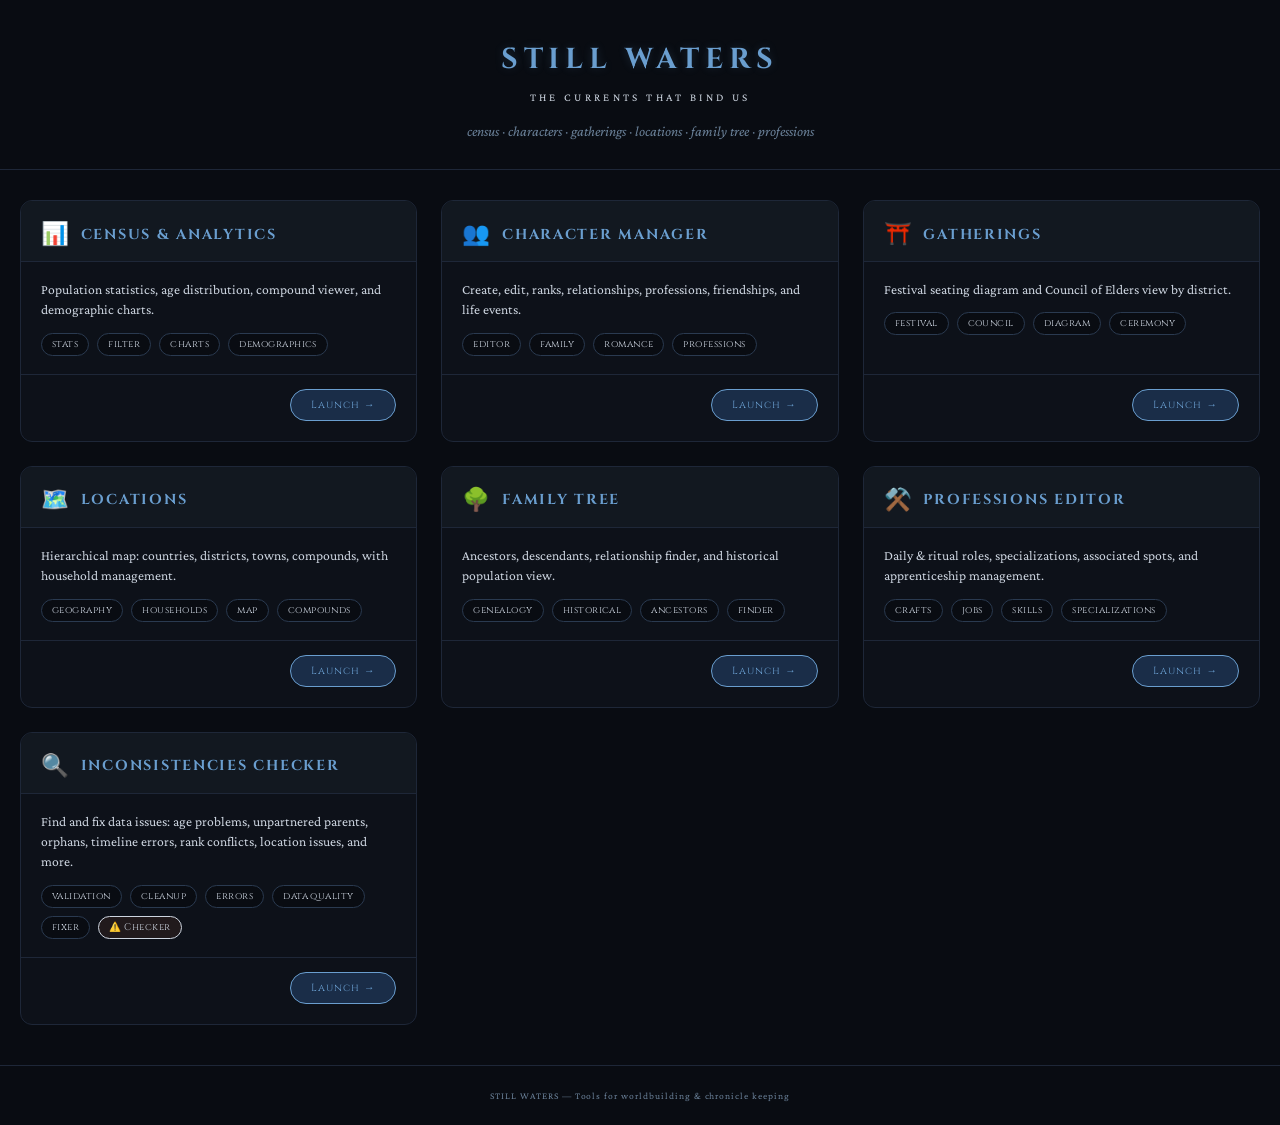
==== commit 8566bc71: "Update index.html" ====
--- a/index.html
+++ b/index.html
@@ -4,7 +4,6 @@
   <meta charset="UTF-8">
   <meta name="viewport" content="width=device-width, initial-scale=1.0, maximum-scale=1.0, user-scalable=yes">
   <title>Still Waters — The Currents That Bind Us</title>
-  <link rel="manifest" href="manifest.json">
   <link rel="preconnect" href="https://fonts.googleapis.com">
   <link href="https://fonts.googleapis.com/css2?family=Cinzel:wght@400;600;700;900&family=Crimson+Pro:ital,wght@0,300;0,400;0,600;1,300;1,400&display=swap" rel="stylesheet">
   <link rel="stylesheet" href="stillwaters.css">
@@ -54,7 +53,7 @@
       margin: 0 auto;
       padding: 30px 20px 40px;
       display: grid;
-      grid-template-columns: repeat(auto-fit, minmax(280px, 1fr));
+      grid-template-columns: repeat(auto-fit, minmax(300px, 1fr));
       gap: 24px;
     }
 
@@ -134,6 +133,12 @@
       background: var(--accent-dim);
     }
 
+    .badge.warning {
+      border-color: var(--warning);
+      color: var(--warning);
+      background: rgba(200,112,64,0.1);
+    }
+
     .card-footer {
       padding: 14px 20px 20px;
       border-top: 1px solid var(--border);
@@ -141,260 +146,38 @@
       justify-content: flex-end;
     }
 
-    /* Diagnostics Panel */
-    .diagnostics-section {
-      max-width: 1400px;
-      margin: 20px auto 40px;
-      padding: 0 20px;
-    }
-
-    .diag-container {
-      background: var(--bg2);
-      border: 1px solid var(--border);
-      border-radius: 16px;
-      overflow: hidden;
-    }
-
-    .diag-header {
-      background: var(--bg3);
-      padding: 16px 24px;
-      border-bottom: 1px solid var(--border);
-      display: flex;
-      align-items: center;
-      justify-content: space-between;
-      flex-wrap: wrap;
-      gap: 12px;
-    }
-
-    .diag-header h3 {
-      font-family: 'Cinzel', serif;
-      font-size: 0.8rem;
-      letter-spacing: 0.15em;
-      color: var(--accent);
-      text-transform: uppercase;
-      display: flex;
-      align-items: center;
-      gap: 10px;
-    }
-
-    .diag-tabs {
-      display: flex;
-      gap: 6px;
-      flex-wrap: wrap;
-    }
-
-    .diag-tab {
-      padding: 6px 16px;
-      background: var(--bg);
+    .btn {
+      background: transparent;
       border: 1px solid var(--border2);
       border-radius: 30px;
+      color: var(--tdim);
+      padding: 8px 20px;
+      font-family: 'Cinzel', serif;
       font-size: 0.65rem;
-      font-family: 'Cinzel', serif;
-      color: var(--tdim);
+      letter-spacing: 0.1em;
       cursor: pointer;
-      transition: all 0.15s;
-    }
-
-    .diag-tab.active {
+      transition: all 0.2s;
+      text-decoration: none;
+      display: inline-flex;
+      align-items: center;
+      gap: 8px;
+    }
+
+    .btn:hover {
+      border-color: var(--accent);
+      color: var(--accent);
       background: var(--accent-dim);
-      border-color: var(--accent);
-      color: var(--accent);
-    }
-
-    .diag-tab:hover:not(.active) {
+      transform: scale(0.98);
+    }
+
+    .btn.primary {
+      background: var(--accent-dim);
       border-color: var(--accent2);
       color: var(--accent);
     }
 
-    .diag-pane {
-      display: none;
-      padding: 24px;
-      background: var(--bg);
-    }
-
-    .diag-pane.active {
-      display: block;
-    }
-
-    /* Merger UI */
-    .merger-row {
-      display: grid;
-      grid-template-columns: 1fr 1fr;
-      gap: 20px;
-      margin-bottom: 24px;
-      flex-wrap: wrap;
-    }
-
-    .file-box {
-      background: var(--bg2);
-      border: 1px solid var(--border2);
-      border-radius: 12px;
-      padding: 16px;
-    }
-
-    .file-box h4 {
-      font-family: 'Cinzel', serif;
-      font-size: 0.7rem;
-      color: var(--accent);
-      margin-bottom: 12px;
-    }
-
-    .file-control {
-      display: flex;
-      gap: 10px;
-      margin-bottom: 12px;
-      flex-wrap: wrap;
-    }
-
-    .file-badge {
-      background: var(--bg3);
-      padding: 6px 12px;
-      border-radius: 20px;
-      font-size: 0.7rem;
-      font-family: monospace;
-      flex: 1;
-      overflow: hidden;
-      text-overflow: ellipsis;
-      white-space: nowrap;
-    }
-
-    .stats-mini {
-      font-size: 0.7rem;
-      color: var(--tdim);
-      margin-top: 8px;
-      display: flex;
-      gap: 12px;
-    }
-
-    .merge-options-mini {
-      background: var(--bg3);
-      border-radius: 12px;
-      padding: 16px;
-      margin: 20px 0;
-      display: flex;
-      flex-wrap: wrap;
-      gap: 20px;
-      justify-content: space-between;
-    }
-
-    .merge-group {
-      display: flex;
-      flex-direction: column;
-      gap: 6px;
-    }
-
-    .merge-group label {
-      font-size: 0.65rem;
-      font-family: 'Cinzel', serif;
-      color: var(--dim);
-    }
-
-    .radio-row {
-      display: flex;
-      gap: 12px;
-      font-size: 0.7rem;
-    }
-
-    textarea.raw-preview {
-      width: 100%;
-      height: 180px;
-      background: var(--bg);
-      border: 1px solid var(--border);
-      color: var(--text);
-      font-family: monospace;
-      font-size: 0.7rem;
-      padding: 8px;
-      border-radius: 8px;
-      resize: vertical;
-    }
-
-    /* Storage Manager Table */
-    .storage-table {
-      width: 100%;
-      border-collapse: collapse;
-      font-size: 0.75rem;
-    }
-
-    .storage-table th {
-      text-align: left;
-      padding: 8px 6px;
-      font-family: 'Cinzel', serif;
-      font-size: 0.6rem;
-      color: var(--tdim);
-      border-bottom: 1px solid var(--border);
-    }
-
-    .storage-table td {
-      padding: 8px 6px;
-      border-bottom: 1px solid var(--border2);
-    }
-
-    .storage-table tr.has-data { background: rgba(74, 144, 96, 0.05); }
-    .storage-table tr.warning { background: rgba(200, 112, 64, 0.05); }
-    .storage-table tr.danger { background: rgba(139, 64, 64, 0.05); }
-    .storage-table .key-name { font-family: monospace; font-size: 0.65rem; color: var(--tdim); }
-
-    .storage-actions {
-      display: flex;
-      gap: 8px;
-      flex-wrap: wrap;
-      margin-top: 16px;
-      justify-content: flex-end;
-    }
-
-    /* Diagnostic Stats */
-    .diagnostic-stats {
-      display: grid;
-      grid-template-columns: repeat(auto-fit, minmax(180px, 1fr));
-      gap: 12px;
-      margin-bottom: 24px;
-    }
-
-    .stat-card {
-      background: var(--bg2);
-      border: 1px solid var(--border);
-      border-radius: 12px;
-      padding: 14px;
-      text-align: center;
-    }
-
-    .stat-number {
-      font-size: 1.6rem;
-      font-weight: bold;
-      color: var(--accent);
-      font-family: 'Cinzel', serif;
-    }
-
-    .stat-label {
-      font-size: 0.6rem;
-      text-transform: uppercase;
-      letter-spacing: 0.1em;
-      color: var(--tdim);
-    }
-
-    .action-buttons {
-      display: flex;
-      gap: 12px;
-      flex-wrap: wrap;
-      margin-top: 20px;
-    }
-
-    .warning-note {
-      background: rgba(200,112,64,0.1);
-      border-left: 3px solid var(--warn);
-      padding: 12px;
-      font-size: 0.7rem;
-      color: var(--warn);
-      margin: 16px 0;
-    }
-
-    .success-note {
-      background: rgba(74,144,96,0.1);
-      border-left: 3px solid var(--success);
-      padding: 12px;
-      font-size: 0.7rem;
-      color: var(--success);
-      margin: 16px 0;
+    .btn.primary:hover {
+      background: rgba(74,122,176,0.25);
     }
 
     footer {
@@ -406,30 +189,9 @@
       letter-spacing: 0.1em;
     }
 
-    /* Mobile Responsive */
     @media (max-width: 700px) {
-      .hero h1 { 
-        font-size: 1.2rem; 
-        letter-spacing: 0.1em; 
-      }
-      .merger-row { 
-        grid-template-columns: 1fr; 
-        gap: 16px; 
-      }
-      .diag-header { 
-        flex-direction: column; 
-        align-items: stretch; 
-      }
-      .diag-tabs { 
-        justify-content: center; 
-      }
-      .storage-table {
-        font-size: 0.65rem;
-      }
-      .storage-table th,
-      .storage-table td {
-        padding: 4px;
-      }
+      .hero h1 { font-size: 1.2rem; letter-spacing: 0.1em; }
+      .tools-grid { grid-template-columns: 1fr; gap: 16px; padding: 20px; }
     }
   </style>
 </head>
@@ -443,138 +205,6 @@
 
 <div class="tools-grid" id="toolsGrid"></div>
 
-<div class="diagnostics-section">
-  <div class="diag-container" id="diagnosticsRoot">
-    <div class="diag-header">
-      <h3><span>⚙️</span> KELP & STONE — DATA WORKSHOP</h3>
-      <div class="diag-tabs">
-        <span class="diag-tab" data-pane="merger-pane">🔄 JSON Merger</span>
-        <span class="diag-tab" data-pane="storage-pane">💾 Storage Manager</span>
-        <span class="diag-tab" data-pane="validate-pane">🔍 Validate & Stable IDs</span>
-        <span class="diag-tab active" data-pane="diagnose-pane">📊 Diagnostics</span>
-      </div>
-    </div>
-
-    <!-- MERGER PANE -->
-    <div id="merger-pane" class="diag-pane">
-      <div class="merger-row">
-        <div class="file-box">
-          <h4>📂 SOURCE A (Base)</h4>
-          <div class="file-control">
-            <input type="file" id="mergeLeftFile" accept=".json" style="display:none">
-            <button class="btn small" onclick="document.getElementById('mergeLeftFile').click()">Load JSON</button>
-            <span id="mergeLeftName" class="file-badge">No file</span>
-            <button class="btn small" onclick="clearMergeSide('left')">✕ Clear</button>
-          </div>
-          <div id="mergeLeftStats" class="stats-mini"></div>
-        </div>
-        <div class="file-box">
-          <h4>📂 SOURCE B (To Merge)</h4>
-          <div class="file-control">
-            <input type="file" id="mergeRightFile" accept=".json" style="display:none">
-            <button class="btn small" onclick="document.getElementById('mergeRightFile').click()">Load JSON</button>
-            <span id="mergeRightName" class="file-badge">No file</span>
-            <button class="btn small" onclick="clearMergeSide('right')">✕ Clear</button>
-          </div>
-          <div id="mergeRightStats" class="stats-mini"></div>
-        </div>
-      </div>
-
-      <div class="merge-options-mini">
-        <div class="merge-group">
-          <label>Base priority</label>
-          <div class="radio-row">
-            <label><input type="radio" name="mergeStrategy" value="left" checked> Source A</label>
-            <label><input type="radio" name="mergeStrategy" value="right"> Source B</label>
-            <label><input type="radio" name="mergeStrategy" value="union"> Union</label>
-          </div>
-        </div>
-        <div class="merge-group">
-          <label>People merge</label>
-          <div class="radio-row">
-            <label><input type="radio" name="peopleMerge" value="preserve" checked> Preserve</label>
-            <label><input type="radio" name="peopleMerge" value="smart"> Smart (keep ranks)</label>
-            <label><input type="radio" name="peopleMerge" value="overwrite"> Overwrite</label>
-          </div>
-        </div>
-        <div class="merge-group">
-          <label>Relationships</label>
-          <div class="radio-row">
-            <label><input type="radio" name="relsMerge" value="preserve" checked> Preserve</label>
-            <label><input type="radio" name="relsMerge" value="merge"> Merge arrays</label>
-          </div>
-        </div>
-      </div>
-
-      <div style="display: flex; gap: 12px; justify-content: flex-end; margin-bottom: 16px;">
-        <button class="btn primary" id="performMergeBtn">⟿ Merge & Preview</button>
-        <button class="btn" id="downloadMergedBtn" style="display:none;">⬇ Download Merged</button>
-      </div>
-
-      <div id="mergePreviewArea" style="margin-top: 12px;">
-        <textarea id="mergePreviewText" class="raw-preview" readonly placeholder="Merged JSON will appear here..."></textarea>
-      </div>
-      <div class="warning-note">⚠️ Merger merges people, relationships, locations, professions. Stable IDs are preserved. Smart merge keeps rank arrays from both sides.</div>
-    </div>
-
-    <!-- STORAGE MANAGER PANE -->
-    <div id="storage-pane" class="diag-pane">
-      <div class="diagnostic-stats">
-        <div class="stat-card"><div class="stat-number" id="storageTotalSize">0</div><div class="stat-label">Total Size</div></div>
-        <div class="stat-card"><div class="stat-number" id="storageTotalPeople">0</div><div class="stat-label">Total People</div></div>
-        <div class="stat-card"><div class="stat-number" id="storageItemCount">0</div><div class="stat-label">Storage Items</div></div>
-      </div>
-      
-      <div id="storageList" style="max-height: 400px; overflow-y: auto; margin-bottom: 16px;">
-        <div class="empty-msg">Loading storage data...</div>
-      </div>
-      
-      <div class="storage-actions">
-        <button class="btn danger" id="clearAllStorageBtn">🗑️ Clear All Storage</button>
-        <button class="btn warning" id="clearCurrentAppBtn">📝 Clear Current App</button>
-        <button class="btn" id="refreshStorageBtn">🔄 Refresh</button>
-      </div>
-      
-      <div class="warning-note" style="margin-top: 16px;">
-        ⚠️ Warning: Clearing data is permanent. Make sure you've exported your data first!
-      </div>
-    </div>
-
-    <!-- VALIDATE & STABLE ID PANE -->
-    <div id="validate-pane" class="diag-pane">
-      <div class="diagnostic-stats">
-        <div class="stat-card"><div class="stat-number" id="valPeopleCount">0</div><div class="stat-label">People loaded</div></div>
-        <div class="stat-card"><div class="stat-number" id="valStableCount">0</div><div class="stat-label">Have Stable ID</div></div>
-        <div class="stat-card"><div class="stat-number" id="valRelCount">0</div><div class="stat-label">Relationships</div></div>
-      </div>
-      <div class="action-buttons">
-        <button class="btn primary" id="loadForValidationBtn">📂 Load JSON / From Storage</button>
-        <button class="btn" id="validateDataBtn">🔍 Validate & Fix</button>
-        <button class="btn" id="migrateStableBtn">🆔 Migrate Missing Stable IDs</button>
-      </div>
-      <div id="validateMessage" class="warning-note" style="margin-top: 16px;"></div>
-      <div class="success-note">
-        💡 Stable IDs are permanent identifiers (XXX-XXX-XXX). Migration adds them to all characters without IDs.
-      </div>
-    </div>
-
-    <!-- DIAGNOSTICS PANE -->
-    <div id="diagnose-pane" class="diag-pane active">
-      <div class="diagnostic-stats">
-        <div class="stat-card"><div class="stat-number" id="diagPeople">0</div><div class="stat-label">Total People</div></div>
-        <div class="stat-card"><div class="stat-number" id="diagOrphans">0</div><div class="stat-label">Orphaned Rel</div></div>
-        <div class="stat-card"><div class="stat-number" id="diagRanks">0</div><div class="stat-label">Rank holders</div></div>
-        <div class="stat-card"><div class="stat-number" id="diagLocations">0</div><div class="stat-label">Locations</div></div>
-      </div>
-      <div class="action-buttons">
-        <button class="btn" id="runFullDiagnose">🔬 Run Full Diagnosis</button>
-        <button class="btn" id="exportDiagnosticLog">📄 Export Report</button>
-      </div>
-      <textarea id="diagnosticLog" class="raw-preview" readonly placeholder="Diagnostic output will appear here..."></textarea>
-    </div>
-  </div>
-</div>
-
 <footer>
   STILL WATERS — Tools for worldbuilding & chronicle keeping
 </footer>
@@ -582,478 +212,88 @@
 <script>
   // ====================== TOOL CARDS ======================
   const tools = [
-    { name: "Census & Analytics", desc: "Population statistics, age distribution, compound viewer.", icon: "📊", file: "Census.html", tags: ["stats", "filter", "charts"] },
-    { name: "Character Manager", desc: "Create, edit, ranks, relationships, professions, friendships.", icon: "👥", file: "Character Manager3.html", tags: ["editor", "family", "romance"] },
-    { name: "Gatherings", desc: "Festival seating, council of elders by district.", icon: "⛩️", file: "gatherings.html", tags: ["festival", "council", "diagram"] },
-    { name: "Locations", desc: "Hierarchical map: countries, districts, towns, compounds.", icon: "🗺️", file: "Locations.html", tags: ["geography", "households"] },
-    { name: "Family Tree", desc: "Ancestors, descendants, relationship finder.", icon: "🌳", file: "Tree.html", tags: ["genealogy", "historical"] },
-    { name: "Professions Editor", desc: "Daily & ritual roles, specializations, associated spots.", icon: "⚒️", file: "Professions_standalone(1).html", tags: ["crafts", "jobs"] }
+    { 
+      name: "Census & Analytics", 
+      desc: "Population statistics, age distribution, compound viewer, and demographic charts.", 
+      icon: "📊", 
+      file: "Census.html", 
+      tags: ["stats", "filter", "charts", "demographics"] 
+    },
+    { 
+      name: "Character Manager", 
+      desc: "Create, edit, ranks, relationships, professions, friendships, and life events.", 
+      icon: "👥", 
+      file: "character-manager.html", 
+      tags: ["editor", "family", "romance", "professions"] 
+    },
+    { 
+      name: "Gatherings", 
+      desc: "Festival seating diagram and Council of Elders view by district.", 
+      icon: "⛩️", 
+      file: "gatherings.html", 
+      tags: ["festival", "council", "diagram", "ceremony"] 
+    },
+    { 
+      name: "Locations", 
+      desc: "Hierarchical map: countries, districts, towns, compounds, with household management.", 
+      icon: "🗺️", 
+      file: "Locations.html", 
+      tags: ["geography", "households", "map", "compounds"] 
+    },
+    { 
+      name: "Family Tree", 
+      desc: "Ancestors, descendants, relationship finder, and historical population view.", 
+      icon: "🌳", 
+      file: "Tree.html", 
+      tags: ["genealogy", "historical", "ancestors", "finder"] 
+    },
+    { 
+      name: "Professions Editor", 
+      desc: "Daily & ritual roles, specializations, associated spots, and apprenticeship management.", 
+      icon: "⚒️", 
+      file: "Professions_standalone(1).html", 
+      tags: ["crafts", "jobs", "skills", "specializations"] 
+    },
+    { 
+      name: "Inconsistencies Checker", 
+      desc: "Find and fix data issues: age problems, unpartnered parents, orphans, timeline errors, rank conflicts, location issues, and more.", 
+      icon: "🔍", 
+      file: "inconsistencies.html", 
+      tags: ["validation", "cleanup", "errors", "data quality", "fixer"],
+      warning: true
+    }
   ];
 
   const grid = document.getElementById('toolsGrid');
+  
   tools.forEach(tool => {
     const card = document.createElement('div');
     card.className = 'tool-card';
-    card.onclick = () => window.open(tool.file, '_blank');
+    card.onclick = () => {
+      window.open(tool.file, '_blank');
+    };
+    
+    const warningBadge = tool.warning ? '<span class="badge warning">⚠️ Checker</span>' : '';
+    
     card.innerHTML = `
-      <div class="card-header"><h2><span class="icon">${tool.icon}</span> ${tool.name}</h2></div>
-      <div class="card-body"><p>${tool.desc}</p><div class="badge-group">${tool.tags.map(t => `<span class="badge">${t}</span>`).join('')}</div></div>
-      <div class="card-footer"><span class="btn primary">Launch →</span></div>
+      <div class="card-header">
+        <h2>
+          <span class="icon">${tool.icon}</span> 
+          ${tool.name}
+        </h2>
+      </div>
+      <div class="card-body">
+        <p>${tool.desc}</p>
+        <div class="badge-group">
+          ${tool.tags.map(t => `<span class="badge">${t}</span>`).join('')}
+          ${warningBadge}
+        </div>
+      </div>
+      <div class="card-footer">
+        <span class="btn primary">Launch →</span>
+      </div>
     `;
     grid.appendChild(card);
-  });
-
-  // ====================== DIAGNOSTICS STATE ======================
-  let diagData = { people: {}, relationships: {}, locations: {}, professions: [] };
-  let leftMergeData = null, rightMergeData = null;
-  let mergedResult = null;
-
-  // Helper functions
-  function showToast(msg) {
-    const container = document.getElementById('toast-container') || (() => {
-      const c = document.createElement('div');
-      c.id = 'toast-container';
-      document.body.appendChild(c);
-      return c;
-    })();
-    const toast = document.createElement('div');
-    toast.className = 'toast';
-    toast.textContent = msg;
-    container.appendChild(toast);
-    setTimeout(() => toast.remove(), 2000);
-  }
-
-  function generateStableId() { 
-    const c = 'ABCDEFGHIJKLMNOPQRSTUVWXYZ0123456789'; 
-    let id = ''; 
-    for (let i = 0; i < 9; i++) { 
-      if (i === 3 || i === 6) id += '-'; 
-      else id += c[Math.floor(Math.random() * c.length)]; 
-    } 
-    return id; 
-  }
-
-  function rebuildStableIndex(data) { 
-    let idx = {}; 
-    Object.entries(data.people).forEach(([pid, p]) => { 
-      if (p.stableId) idx[p.stableId] = pid; 
-    }); 
-    return idx; 
-  }
-
-  function migrateStableIds(data) { 
-    let migrated = 0; 
-    Object.keys(data.people).forEach(id => { 
-      if (!data.people[id].stableId) { 
-        data.people[id].stableId = generateStableId(); 
-        migrated++; 
-      } 
-    }); 
-    data.stableIdIndex = rebuildStableIndex(data); 
-    return migrated; 
-  }
-
-  function validateData(data) { 
-    let fixes = 0; 
-    Object.keys(data.people).forEach(id => { 
-      if (!data.relationships[id]) data.relationships[id] = {}; 
-      if (!data.people[id].stableId) { 
-        data.people[id].stableId = generateStableId(); 
-        fixes++; 
-      } 
-    }); 
-    return fixes; 
-  }
-
-  function refreshDiagnosticStats() {
-    const peopleCount = Object.keys(diagData.people).length;
-    const stableCount = Object.values(diagData.people).filter(p => p.stableId).length;
-    const relCount = Object.keys(diagData.relationships).length;
-    document.getElementById('valPeopleCount').innerText = peopleCount;
-    document.getElementById('valStableCount').innerText = stableCount;
-    document.getElementById('valRelCount').innerText = relCount;
-    document.getElementById('diagPeople').innerText = peopleCount;
-    
-    let orphanRel = 0;
-    Object.entries(diagData.relationships).forEach(([id, rel]) => { 
-      if (!diagData.people[id]) orphanRel++; 
-    });
-    document.getElementById('diagOrphans').innerText = orphanRel;
-    
-    let rankHolders = Object.values(diagData.people).filter(p => p.ranks && p.ranks.length).length;
-    document.getElementById('diagRanks').innerText = rankHolders;
-    document.getElementById('diagLocations').innerText = Object.keys(diagData.locations || {}).length;
-  }
-
-  function runDiagnose() {
-    let log = `=== STILL WATERS DIAGNOSTIC ===\n`;
-    log += `Total people: ${Object.keys(diagData.people).length}\n`;
-    log += `With stable IDs: ${Object.values(diagData.people).filter(p => p.stableId).length}\n`;
-    let missingBirth = Object.values(diagData.people).filter(p => !p.birthYear).length;
-    log += `Missing birth year: ${missingBirth}\n`;
-    let deadCount = Object.values(diagData.people).filter(p => p.deceased).length;
-    log += `Deceased: ${deadCount}\n`;
-    let relEntries = Object.keys(diagData.relationships).length;
-    log += `Relationship entries: ${relEntries}\n`;
-    let compounds = new Set();
-    Object.values(diagData.people).forEach(p => { 
-      if (p.currComp) compounds.add(p.currComp); 
-      if (p.birthComp) compounds.add(p.birthComp); 
-    });
-    log += `Unique compound keys referenced: ${compounds.size}\n`;
-    let profs = diagData.professions?.length || 0;
-    log += `Professions defined: ${profs}\n`;
-    document.getElementById('diagnosticLog').value = log;
-  }
-
-  function loadFromStorageForDiag() {
-    const keys = ['stillwaters_editor', 'stillwaters_connections', 'stillwaters_locations', 'stillwaters_tree', 'stillwaters_professions', 'stillwaters_manager'];
-    for (let k of keys) {
-      const raw = localStorage.getItem(k);
-      if (raw) {
-        try { 
-          const parsed = JSON.parse(raw); 
-          if (parsed.people) { 
-            diagData = { 
-              people: parsed.people || {}, 
-              relationships: parsed.relationships || {}, 
-              locations: parsed.locations || {}, 
-              professions: parsed.professions || [] 
-            }; 
-            refreshDiagnosticStats(); 
-            document.getElementById('validateMessage').innerHTML = `<span style="color:var(--success)">✅ Loaded from storage (${Object.keys(diagData.people).length} people)</span>`;
-            return; 
-          } 
-        } catch(e) {}
-      }
-    }
-    document.getElementById('validateMessage').innerHTML = `<span style="color:var(--warn)">⚠️ No Still Waters data found in localStorage.</span>`;
-  }
-
-  // ====================== STORAGE MANAGER ======================
-  const STORAGE_KEYS = ['stillwaters_editor', 'stillwaters_connections', 'stillwaters_locations', 'stillwaters_professions', 'stillwaters_tree', 'stillwaters_gatherings', 'stillwaters_manager'];
-  const CURRENT_APP_KEY = 'stillwaters_manager';
-
-  function refreshStorageList() {
-    const storageList = document.getElementById('storageList');
-    let html = '<table class="storage-table"><thead><tr><th>App</th><th>Size</th><th>People</th><th>Actions</th></tr></thead><tbody>';
-    let totalSize = 0, totalPeople = 0, itemCount = 0;
-    
-    STORAGE_KEYS.forEach(key => {
-      const raw = localStorage.getItem(key);
-      const size = raw ? new Blob([raw]).size : 0;
-      totalSize += size;
-      let peopleCount = 0, status = '❌ Empty', rowClass = '';
-      
-      if (raw) {
-        try { 
-          const data = JSON.parse(raw); 
-          if (data.people) { 
-            peopleCount = Object.keys(data.people).length; 
-            totalPeople += peopleCount; 
-            status = `✅ ${peopleCount} people`; 
-            rowClass = 'has-data'; 
-            itemCount++;
-          } else { 
-            status = '⚠️ Invalid format'; 
-            rowClass = 'warning'; 
-          } 
-        } catch(e) { 
-          status = '⚠️ Corrupted'; 
-          rowClass = 'danger'; 
-        }
-      }
-      
-      const sizeKB = (size / 1024).toFixed(2);
-      const appName = key.replace('stillwaters_', '').charAt(0).toUpperCase() + key.replace('stillwaters_', '').slice(1);
-      
-      html += `<tr class="${rowClass}">
-        <td>${appName}<br><span class="key-name">${key}</span></td>
-        <td style="text-align:right;">${sizeKB} KB</td>
-        <td style="text-align:right;">${status}</td>
-        <td style="text-align:right;">
-          <button class="btn small danger" onclick="clearStorageKey('${key}')" style="padding:2px 6px;">Clear</button>
-          ${raw ? `<button class="btn small" onclick="viewStorageKey('${key}')" style="padding:2px 6px; margin-left:4px;">View</button>` : ''}
-        </td>
-      </tr>`;
-    });
-    
-    html += `<tr style="border-top:2px solid var(--accent); font-weight:bold;">
-      <td>TOTAL</td>
-      <td style="text-align:right;">${(totalSize/1024).toFixed(2)} KB</td>
-      <td style="text-align:right;">${totalPeople} people</td>
-      <td></td>
-    </tr></tbody></table>`;
-    
-    storageList.innerHTML = html;
-    document.getElementById('storageTotalSize').innerText = (totalSize/1024).toFixed(1) + ' KB';
-    document.getElementById('storageTotalPeople').innerText = totalPeople;
-    document.getElementById('storageItemCount').innerText = itemCount;
-  }
-
-  window.clearStorageKey = function(key) {
-    if (confirm(`Clear "${key}"? This cannot be undone.`)) {
-      localStorage.removeItem(key);
-      refreshStorageList();
-      showToast(`Cleared ${key}`);
-      if (key === CURRENT_APP_KEY) {
-        showToast('Manager data cleared. Reloading...');
-        setTimeout(() => window.location.reload(), 1500);
-      }
-    }
-  };
-
-  window.viewStorageKey = function(key) {
-    const raw = localStorage.getItem(key);
-    if (!raw) return;
-    try {
-      const data = JSON.parse(raw);
-      const content = JSON.stringify(data, null, 2);
-      const viewModal = document.createElement('div');
-      viewModal.className = 'modal-overlay';
-      viewModal.style.display = 'flex';
-      viewModal.innerHTML = `<div class="modal-box" style="max-width:800px;">
-        <div class="modal-title">${key} - Raw Data</div>
-        <pre style="background:var(--bg); padding:10px; overflow:auto; max-height:60vh; font-size:0.7rem;">${escapeHtml(content)}</pre>
-        <div style="display:flex; gap:8px; margin-top:12px;">
-          <button class="btn primary" onclick="this.closest('.modal-overlay').remove()">Close</button>
-        </div>
-      </div>`;
-      document.body.appendChild(viewModal);
-    } catch(e) {
-      showToast('Error parsing data');
-    }
-  };
-
-  function escapeHtml(text) {
-    if (!text) return '';
-    return String(text).replace(/[&<>]/g, function(m) {
-      if (m === '&') return '&amp;';
-      if (m === '<') return '&lt;';
-      if (m === '>') return '&gt;';
-      return m;
-    });
-  }
-
-  function clearAllStorage() {
-    if (confirm('Clear ALL Still Waters data? This will remove all saved data from all Still Waters apps and reload the page.')) {
-      STORAGE_KEYS.forEach(key => localStorage.removeItem(key));
-      refreshStorageList();
-      showToast('All storage cleared');
-      setTimeout(() => window.location.reload(), 1500);
-    }
-  }
-
-  function clearCurrentApp() {
-    if (confirm('Clear current app data? This will delete all characters, relationships, and settings.')) {
-      localStorage.removeItem(CURRENT_APP_KEY);
-      refreshStorageList();
-      showToast('Cleared manager data');
-      setTimeout(() => window.location.reload(), 1500);
-    }
-  }
-
-  // ====================== MERGER FUNCTIONS ======================
-  function loadJSONFile(fileInput, callback) {
-    const file = fileInput.files[0];
-    if (!file) return;
-    const reader = new FileReader();
-    reader.onload = (e) => {
-      try { callback(JSON.parse(e.target.result), file.name); } 
-      catch(err) { alert("Invalid JSON"); }
-    };
-    reader.readAsText(file);
-  }
-
-  function deepMerge(base, incoming, peopleStrategy, relsStrategy) {
-    const result = JSON.parse(JSON.stringify(base));
-    if (!result.people) result.people = {};
-    if (!result.relationships) result.relationships = {};
-    if (!result.locations) result.locations = {};
-    if (!result.professions) result.professions = [];
-
-    if (incoming.people) {
-      Object.entries(incoming.people).forEach(([id, person]) => {
-        if (!result.people[id]) result.people[id] = person;
-        else {
-          if (peopleStrategy === 'overwrite') result.people[id] = person;
-          else if (peopleStrategy === 'smart') {
-            const existing = result.people[id];
-            const newRanks = person.ranks || [];
-            const mergedRanks = [...(existing.ranks || [])];
-            newRanks.forEach(r => {
-              if (!mergedRanks.some(er => er.type === r.type && er.value === r.value && er.number === r.number))
-                mergedRanks.push(r);
-            });
-            result.people[id] = { ...existing, ...person, ranks: mergedRanks };
-          } else {
-            Object.keys(person).forEach(k => { 
-              if (result.people[id][k] === undefined) result.people[id][k] = person[k]; 
-            });
-          }
-        }
-      });
-    }
-    
-    if (incoming.relationships && relsStrategy === 'merge') {
-      Object.entries(incoming.relationships).forEach(([id, rel]) => {
-        if (!result.relationships[id]) result.relationships[id] = rel;
-        else {
-          ['ongoing','ended','widowed','friends'].forEach(arr => {
-            if (rel[arr]) {
-              if (!result.relationships[id][arr]) result.relationships[id][arr] = [];
-              rel[arr].forEach(v => { 
-                if (!result.relationships[id][arr].includes(v)) result.relationships[id][arr].push(v); 
-              });
-            }
-          });
-          if (rel.father) result.relationships[id].father = rel.father;
-          if (rel.mother) result.relationships[id].mother = rel.mother;
-          if (rel.details) result.relationships[id].details = { ...(result.relationships[id].details || {}), ...rel.details };
-        }
-      });
-    } else if (incoming.relationships) {
-      Object.entries(incoming.relationships).forEach(([id, rel]) => { 
-        if (!result.relationships[id]) result.relationships[id] = rel; 
-      });
-    }
-    
-    if (incoming.locations) Object.assign(result.locations, incoming.locations);
-    if (incoming.professions) {
-      incoming.professions.forEach(p => { 
-        if (!result.professions.some(ep => ep.id === p.id)) result.professions.push(p); 
-      });
-    }
-    return result;
-  }
-
-  function updateMergePreview() {
-    const strategy = document.querySelector('input[name="mergeStrategy"]:checked').value;
-    const peopleStrategy = document.querySelector('input[name="peopleMerge"]:checked').value;
-    const relsStrategy = document.querySelector('input[name="relsMerge"]:checked').value;
-    let base = null, incoming = null;
-    
-    if (strategy === 'left') { base = leftMergeData; incoming = rightMergeData; }
-    else if (strategy === 'right') { base = rightMergeData; incoming = leftMergeData; }
-    else { base = {}; incoming = {}; if (leftMergeData) Object.assign(base, leftMergeData); if (rightMergeData) Object.assign(incoming, rightMergeData); }
-    
-    if (!base && !incoming) { 
-      document.getElementById('mergePreviewText').value = ''; 
-      document.getElementById('downloadMergedBtn').style.display = 'none'; 
-      return; 
-    }
-    
-    if (!base) base = { people: {}, relationships: {}, locations: {}, professions: [] };
-    if (!incoming) incoming = { people: {}, relationships: {}, locations: {}, professions: [] };
-    
-    mergedResult = deepMerge(base, incoming, peopleStrategy, relsStrategy);
-    document.getElementById('mergePreviewText').value = JSON.stringify(mergedResult, null, 2);
-    document.getElementById('downloadMergedBtn').style.display = 'inline-block';
-  }
-
-  function clearMergeSide(side) {
-    if (side === 'left') { 
-      leftMergeData = null; 
-      document.getElementById('mergeLeftName').innerText = 'No file'; 
-      document.getElementById('mergeLeftStats').innerHTML = ''; 
-    } else { 
-      rightMergeData = null; 
-      document.getElementById('mergeRightName').innerText = 'No file'; 
-      document.getElementById('mergeRightStats').innerHTML = ''; 
-    }
-    updateMergePreview();
-  }
-
-  // ====================== EVENT LISTENERS ======================
-  document.addEventListener('DOMContentLoaded', () => {
-    // Tab switching
-    const tabs = document.querySelectorAll('.diag-tab');
-    const panes = {
-      'merger-pane': document.getElementById('merger-pane'),
-      'storage-pane': document.getElementById('storage-pane'),
-      'validate-pane': document.getElementById('validate-pane'),
-      'diagnose-pane': document.getElementById('diagnose-pane')
-    };
-    
-    tabs.forEach(tab => {
-      tab.addEventListener('click', () => {
-        const targetPane = tab.getAttribute('data-pane');
-        tabs.forEach(t => t.classList.remove('active'));
-        tab.classList.add('active');
-        Object.values(panes).forEach(p => p.classList.remove('active'));
-        if (panes[targetPane]) panes[targetPane].classList.add('active');
-        
-        // Refresh storage list when storage pane becomes active
-        if (targetPane === 'storage-pane') refreshStorageList();
-      });
-    });
-    
-    // Merger handlers
-    const leftInput = document.getElementById('mergeLeftFile');
-    const rightInput = document.getElementById('mergeRightFile');
-    
-    leftInput.addEventListener('change', (e) => loadJSONFile(e.target, (data, name) => { 
-      leftMergeData = data; 
-      document.getElementById('mergeLeftName').innerText = name; 
-      let stats = `People: ${Object.keys(data.people || {}).length} · Rels: ${Object.keys(data.relationships || {}).length}`; 
-      document.getElementById('mergeLeftStats').innerHTML = stats; 
-      updateMergePreview(); 
-    }));
-    
-    rightInput.addEventListener('change', (e) => loadJSONFile(e.target, (data, name) => { 
-      rightMergeData = data; 
-      document.getElementById('mergeRightName').innerText = name; 
-      let stats = `People: ${Object.keys(data.people || {}).length} · Rels: ${Object.keys(data.relationships || {}).length}`; 
-      document.getElementById('mergeRightStats').innerHTML = stats; 
-      updateMergePreview(); 
-    }));
-    
-    document.getElementById('performMergeBtn').onclick = () => updateMergePreview();
-    document.getElementById('downloadMergedBtn').onclick = () => { 
-      if (mergedResult) { 
-        const blob = new Blob([JSON.stringify(mergedResult, null, 2)], {type:'application/json'}); 
-        const url = URL.createObjectURL(blob); 
-        const a = document.createElement('a'); 
-        a.href = url; 
-        a.download = `stillwaters_merged_${Date.now()}.json`; 
-        a.click(); 
-        URL.revokeObjectURL(url); 
-      } 
-    };
-    
-    // Validation pane
-    document.getElementById('loadForValidationBtn').onclick = () => loadFromStorageForDiag();
-    document.getElementById('validateDataBtn').onclick = () => { 
-      const fixed = validateData(diagData); 
-      refreshDiagnosticStats(); 
-      document.getElementById('validateMessage').innerHTML = `<span style="color:var(--success)">✅ Validation complete. Fixed ${fixed} missing stable IDs & missing relationships.</span>`; 
-    };
-    document.getElementById('migrateStableBtn').onclick = () => { 
-      const cnt = migrateStableIds(diagData); 
-      refreshDiagnosticStats(); 
-      document.getElementById('validateMessage').innerHTML = `<span style="color:var(--success)">✨ Migrated ${cnt} new stable IDs.</span>`; 
-    };
-    
-    // Diagnose pane
-    document.getElementById('runFullDiagnose').onclick = () => runDiagnose();
-    document.getElementById('exportDiagnosticLog').onclick = () => { 
-      const log = document.getElementById('diagnosticLog').value; 
-      const blob = new Blob([log], {type:'text/plain'}); 
-      const a = document.createElement('a'); 
-      a.href = URL.createObjectURL(blob); 
-      a.download = `stillwaters_diagnostic_${Date.now()}.txt`; 
-      a.click(); 
-      URL.revokeObjectURL(blob); 
-    };
-    
-    // Storage Manager buttons
-    document.getElementById('clearAllStorageBtn').onclick = () => clearAllStorage();
-    document.getElementById('clearCurrentAppBtn').onclick = () => clearCurrentApp();
-    document.getElementById('refreshStorageBtn').onclick = () => refreshStorageList();
-    
-    // Initial load
-    loadFromStorageForDiag();
-    refreshStorageList();
   });
 </script>
 </body>
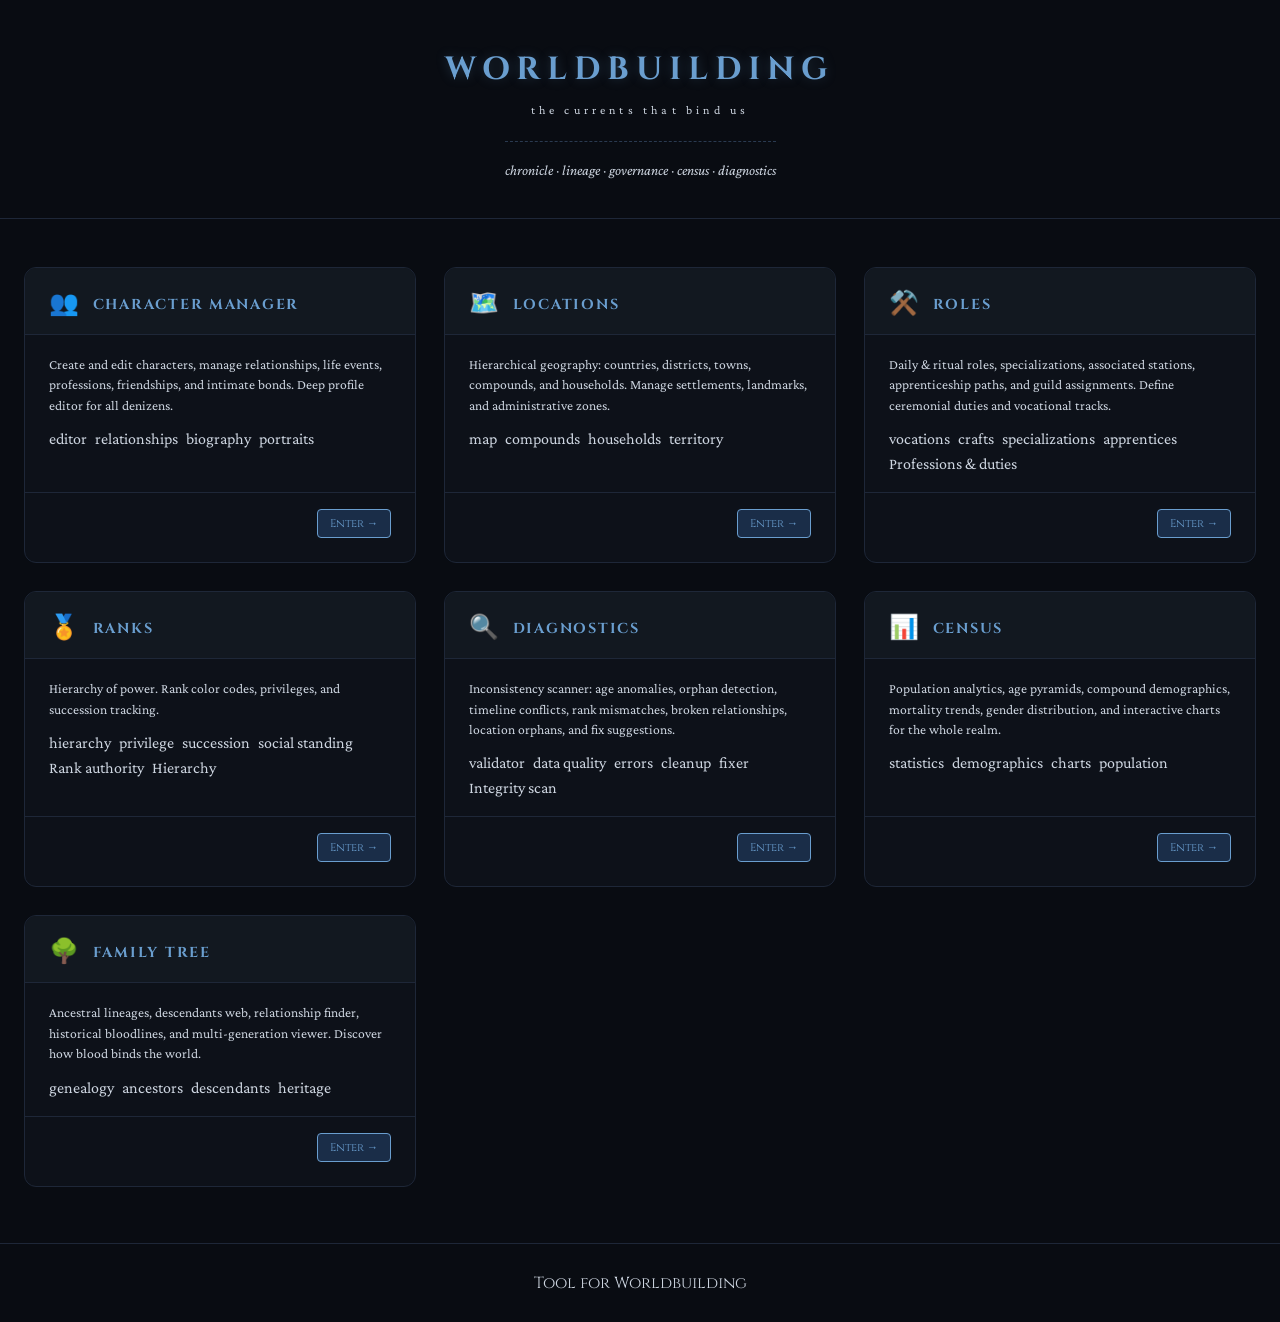
==== commit 7ab9b2d3: "Update index.html" ====
--- a/index.html
+++ b/index.html
@@ -3,61 +3,61 @@
 <head>
   <meta charset="UTF-8">
   <meta name="viewport" content="width=device-width, initial-scale=1.0, maximum-scale=1.0, user-scalable=yes">
-  <title>Still Waters — The Currents That Bind Us</title>
+  <title>Worldbuilding - The Currents That Bind Us</title>
   <link rel="preconnect" href="https://fonts.googleapis.com">
   <link href="https://fonts.googleapis.com/css2?family=Cinzel:wght@400;600;700;900&family=Crimson+Pro:ital,wght@0,300;0,400;0,600;1,300;1,400&display=swap" rel="stylesheet">
   <link rel="stylesheet" href="stillwaters.css">
   <style>
     /* ============================================
-       LANDING PAGE - UNIQUE STYLES
+       LANDING PAGE - MINIMAL STRUCTURAL OVERRIDES
+       All visual styles (colors, typography, buttons, badges, borders)
+       are pulled directly from stillwaters.css
        ============================================ */
 
-    /* Hero Section */
+    /* Hero Section - extends base background, spacing only */
     .hero {
       position: relative;
-      padding: 40px 20px 30px;
+      padding: 48px 20px 40px;
       text-align: center;
       border-bottom: 1px solid var(--border);
-      background: linear-gradient(180deg, rgba(9,12,18,0.95) 0%, var(--bg) 100%);
+      background: linear-gradient(180deg, rgba(9,12,18,0.96) 0%, var(--bg) 100%);
     }
 
     .hero h1 {
       font-family: 'Cinzel', serif;
-      font-size: 1.8rem;
-      letter-spacing: 0.2em;
-      color: var(--accent);
-      text-transform: uppercase;
+      font-size: 2rem;
+      letter-spacing: 0.22em;
       margin-bottom: 12px;
-      text-shadow: 0 0 10px rgba(106,158,207,0.2);
+      text-shadow: 0 0 12px rgba(106,158,207,0.25);
     }
 
     .hero .sub {
-      font-size: 0.7rem;
-      letter-spacing: 0.3em;
-      color: var(--tdim);
-      text-transform: uppercase;
-      margin-bottom: 20px;
+      font-size: 0.75rem;
+      letter-spacing: 0.35em;
+      margin-bottom: 24px;
     }
 
     .hero .tagline {
       font-size: 0.9rem;
       font-style: italic;
-      color: var(--tmut);
-      max-width: 600px;
+      max-width: 620px;
       margin: 0 auto;
-    }
-
-    /* Main Grid */
+      border-top: 1px dashed var(--border2);
+      padding-top: 20px;
+      display: inline-block;
+    }
+
+    /* Tools Grid - layout only, colors from base */
     .tools-grid {
       max-width: 1400px;
       margin: 0 auto;
-      padding: 30px 20px 40px;
+      padding: 48px 24px 56px;
       display: grid;
-      grid-template-columns: repeat(auto-fit, minmax(300px, 1fr));
-      gap: 24px;
-    }
-
-    /* Tool Cards */
+      grid-template-columns: repeat(auto-fill, minmax(340px, 1fr));
+      gap: 28px;
+    }
+
+    /* Tool Cards - using base background/border from CSS variables */
     .tool-card {
       background: var(--bg2);
       border: 1px solid var(--border);
@@ -74,10 +74,11 @@
       transform: translateY(-4px);
       border-color: var(--accent2);
       box-shadow: 0 12px 28px rgba(0,0,0,0.4);
+      background: var(--bg3);
     }
 
     .card-header {
-      padding: 18px 20px 12px;
+      padding: 20px 24px 14px;
       border-bottom: 1px solid var(--border);
       background: var(--bg3);
     }
@@ -90,15 +91,16 @@
       text-transform: uppercase;
       display: flex;
       align-items: center;
-      gap: 10px;
+      gap: 12px;
+      margin: 0;
     }
 
     .card-header .icon {
-      font-size: 1.4rem;
+      font-size: 1.5rem;
     }
 
     .card-body {
-      padding: 18px 20px;
+      padding: 20px 24px;
       flex: 1;
     }
 
@@ -106,9 +108,10 @@
       font-size: 0.85rem;
       color: var(--tdim);
       line-height: 1.5;
-      margin-bottom: 12px;
-    }
-
+      margin-bottom: 14px;
+    }
+
+    /* Badge group layout - actual badge styles come from stillwaters.css */
     .badge-group {
       display: flex;
       flex-wrap: wrap;
@@ -116,151 +119,111 @@
       margin-top: 12px;
     }
 
+    /* Ensure badge uses the base .badge class from stillwaters.css */
     .badge {
-      font-size: 0.6rem;
-      padding: 4px 10px;
-      border-radius: 20px;
-      background: var(--bg);
-      border: 1px solid var(--border2);
-      color: var(--tdim);
-      font-family: 'Cinzel', serif;
-      letter-spacing: 0.05em;
-    }
-
-    .badge.accent {
-      border-color: var(--accent);
-      color: var(--accent);
-      background: var(--accent-dim);
-    }
-
-    .badge.warning {
-      border-color: var(--warning);
-      color: var(--warning);
-      background: rgba(200,112,64,0.1);
+      /* inherits all from stillwaters.css */
     }
 
     .card-footer {
-      padding: 14px 20px 20px;
+      padding: 16px 24px 24px;
       border-top: 1px solid var(--border);
       display: flex;
       justify-content: flex-end;
     }
 
+    /* Button styles fully inherited from stillwaters.css, just ensure spacing */
     .btn {
-      background: transparent;
-      border: 1px solid var(--border2);
-      border-radius: 30px;
-      color: var(--tdim);
-      padding: 8px 20px;
-      font-family: 'Cinzel', serif;
-      font-size: 0.65rem;
-      letter-spacing: 0.1em;
-      cursor: pointer;
-      transition: all 0.2s;
-      text-decoration: none;
-      display: inline-flex;
-      align-items: center;
-      gap: 8px;
-    }
-
-    .btn:hover {
-      border-color: var(--accent);
-      color: var(--accent);
-      background: var(--accent-dim);
-      transform: scale(0.98);
-    }
-
-    .btn.primary {
-      background: var(--accent-dim);
-      border-color: var(--accent2);
-      color: var(--accent);
-    }
-
-    .btn.primary:hover {
-      background: rgba(74,122,176,0.25);
+      /* base styles come from stillwaters.css */
     }
 
     footer {
       text-align: center;
-      padding: 24px;
+      padding: 28px 20px;
       border-top: 1px solid var(--border);
-      font-size: 0.6rem;
-      color: var(--tmut);
-      letter-spacing: 0.1em;
-    }
-
-    @media (max-width: 700px) {
-      .hero h1 { font-size: 1.2rem; letter-spacing: 0.1em; }
-      .tools-grid { grid-template-columns: 1fr; gap: 16px; padding: 20px; }
+      font-family: 'Cinzel', serif;
+    }
+
+    @media (max-width: 768px) {
+      .hero h1 { font-size: 1.4rem; letter-spacing: 0.12em; }
+      .tools-grid { grid-template-columns: 1fr; gap: 20px; padding: 28px 18px; }
+      .card-header h2 { font-size: 0.85rem; }
+    }
+
+    @media (max-width: 480px) {
+      .hero { padding: 32px 16px; }
+      .hero h1 { font-size: 1.2rem; }
     }
   </style>
 </head>
 <body>
 
 <div class="hero">
-  <h1>STILL WATERS</h1>
+  <h1>Worldbuilding</h1>
   <div class="sub">the currents that bind us</div>
-  <div class="tagline">census · characters · gatherings · locations · family tree · professions</div>
+  <div class="tagline">chronicle · lineage · governance · census · diagnostics</div>
 </div>
 
 <div class="tools-grid" id="toolsGrid"></div>
-
 <footer>
-  STILL WATERS — Tools for worldbuilding & chronicle keeping
+ Tool for Worldbuilding
 </footer>
 
 <script>
-  // ====================== TOOL CARDS ======================
+  // ============================================================
+  // CORE TOOL LIST — structured according to required separate links:
+  // Character Manager, Locations, Roles, Ranks, Diagnostics, Census, Family Tree
+  // ============================================================
   const tools = [
     { 
-      name: "Census & Analytics", 
-      desc: "Population statistics, age distribution, compound viewer, and demographic charts.", 
+      name: "Character Manager", 
+      desc: "Create and edit characters, manage relationships, life events, professions, friendships, and intimate bonds. Deep profile editor for all denizens.", 
+      icon: "👥", 
+      file: "character-manager.html", 
+      tags: ["editor", "relationships", "biography", "portraits"] 
+    },
+    { 
+      name: "Locations", 
+      desc: "Hierarchical geography: countries, districts, towns, compounds, and households. Manage settlements, landmarks, and administrative zones.", 
+      icon: "🗺️", 
+      file: "Locations.html", 
+      tags: ["map", "compounds", "households", "territory"] 
+    },
+    { 
+      name: "Roles", 
+      desc: "Daily & ritual roles, specializations, associated stations, apprenticeship paths, and guild assignments. Define ceremonial duties and vocational tracks.", 
+      icon: "⚒️", 
+      file: "Professions_standalone(1).html", 
+      tags: ["vocations", "crafts", "specializations", "apprentices"] 
+    },
+    { 
+      name: "Ranks", 
+      desc: "Hierarchy of power. Rank color codes, privileges, and succession tracking.", 
+      icon: "🏅", 
+      file: "Ranks.html", 
+      tags: ["hierarchy", "privilege", "succession", "social standing"],
+      accent: true
+    },
+    { 
+      name: "Diagnostics", 
+      desc: "Inconsistency scanner: age anomalies, orphan detection, timeline conflicts, rank mismatches, broken relationships, location orphans, and fix suggestions.", 
+      icon: "🔍", 
+      file: "inconsistencies.html", 
+      tags: ["validator", "data quality", "errors", "cleanup", "fixer"],
+      warning: true
+    },
+    { 
+      name: "Census", 
+      desc: "Population analytics, age pyramids, compound demographics, mortality trends, gender distribution, and interactive charts for the whole realm.", 
       icon: "📊", 
       file: "Census.html", 
-      tags: ["stats", "filter", "charts", "demographics"] 
-    },
-    { 
-      name: "Character Manager", 
-      desc: "Create, edit, ranks, relationships, professions, friendships, and life events.", 
-      icon: "👥", 
-      file: "character-manager.html", 
-      tags: ["editor", "family", "romance", "professions"] 
-    },
-    { 
-      name: "Gatherings", 
-      desc: "Festival seating diagram and Council of Elders view by district.", 
-      icon: "⛩️", 
-      file: "gatherings.html", 
-      tags: ["festival", "council", "diagram", "ceremony"] 
-    },
-    { 
-      name: "Locations", 
-      desc: "Hierarchical map: countries, districts, towns, compounds, with household management.", 
-      icon: "🗺️", 
-      file: "Locations.html", 
-      tags: ["geography", "households", "map", "compounds"] 
+      tags: ["statistics", "demographics", "charts", "population"] 
     },
     { 
       name: "Family Tree", 
-      desc: "Ancestors, descendants, relationship finder, and historical population view.", 
+      desc: "Ancestral lineages, descendants web, relationship finder, historical bloodlines, and multi-generation viewer. Discover how blood binds the world.", 
       icon: "🌳", 
       file: "Tree.html", 
-      tags: ["genealogy", "historical", "ancestors", "finder"] 
-    },
-    { 
-      name: "Professions Editor", 
-      desc: "Daily & ritual roles, specializations, associated spots, and apprenticeship management.", 
-      icon: "⚒️", 
-      file: "Professions_standalone(1).html", 
-      tags: ["crafts", "jobs", "skills", "specializations"] 
-    },
-    { 
-      name: "Inconsistencies Checker", 
-      desc: "Find and fix data issues: age problems, unpartnered parents, orphans, timeline errors, rank conflicts, location issues, and more.", 
-      icon: "🔍", 
-      file: "inconsistencies.html", 
-      tags: ["validation", "cleanup", "errors", "data quality", "fixer"],
-      warning: true
+      tags: ["genealogy", "ancestors", "descendants", "heritage"] 
     }
   ];
 
@@ -269,11 +232,25 @@
   tools.forEach(tool => {
     const card = document.createElement('div');
     card.className = 'tool-card';
+    // Open in new tab when clicking anywhere on card
     card.onclick = () => {
       window.open(tool.file, '_blank');
     };
     
-    const warningBadge = tool.warning ? '<span class="badge warning">⚠️ Checker</span>' : '';
+    // Optional badges for special categories
+    let extraBadges = '';
+    if (tool.accent) {
+      extraBadges += '<span class="badge accent">Rank authority</span>';
+    }
+    if (tool.warning) {
+      extraBadges += '<span class="badge warning">Integrity scan</span>';
+    }
+    if (tool.name === "Roles") {
+      extraBadges += '<span class="badge">Professions & duties</span>';
+    }
+    if (tool.name === "Ranks") {
+      extraBadges += '<span class="badge accent">Hierarchy</span>';
+    }
     
     card.innerHTML = `
       <div class="card-header">
@@ -286,11 +263,11 @@
         <p>${tool.desc}</p>
         <div class="badge-group">
           ${tool.tags.map(t => `<span class="badge">${t}</span>`).join('')}
-          ${warningBadge}
+          ${extraBadges}
         </div>
       </div>
       <div class="card-footer">
-        <span class="btn primary">Launch →</span>
+        <span class="btn primary">Enter →</span>
       </div>
     `;
     grid.appendChild(card);
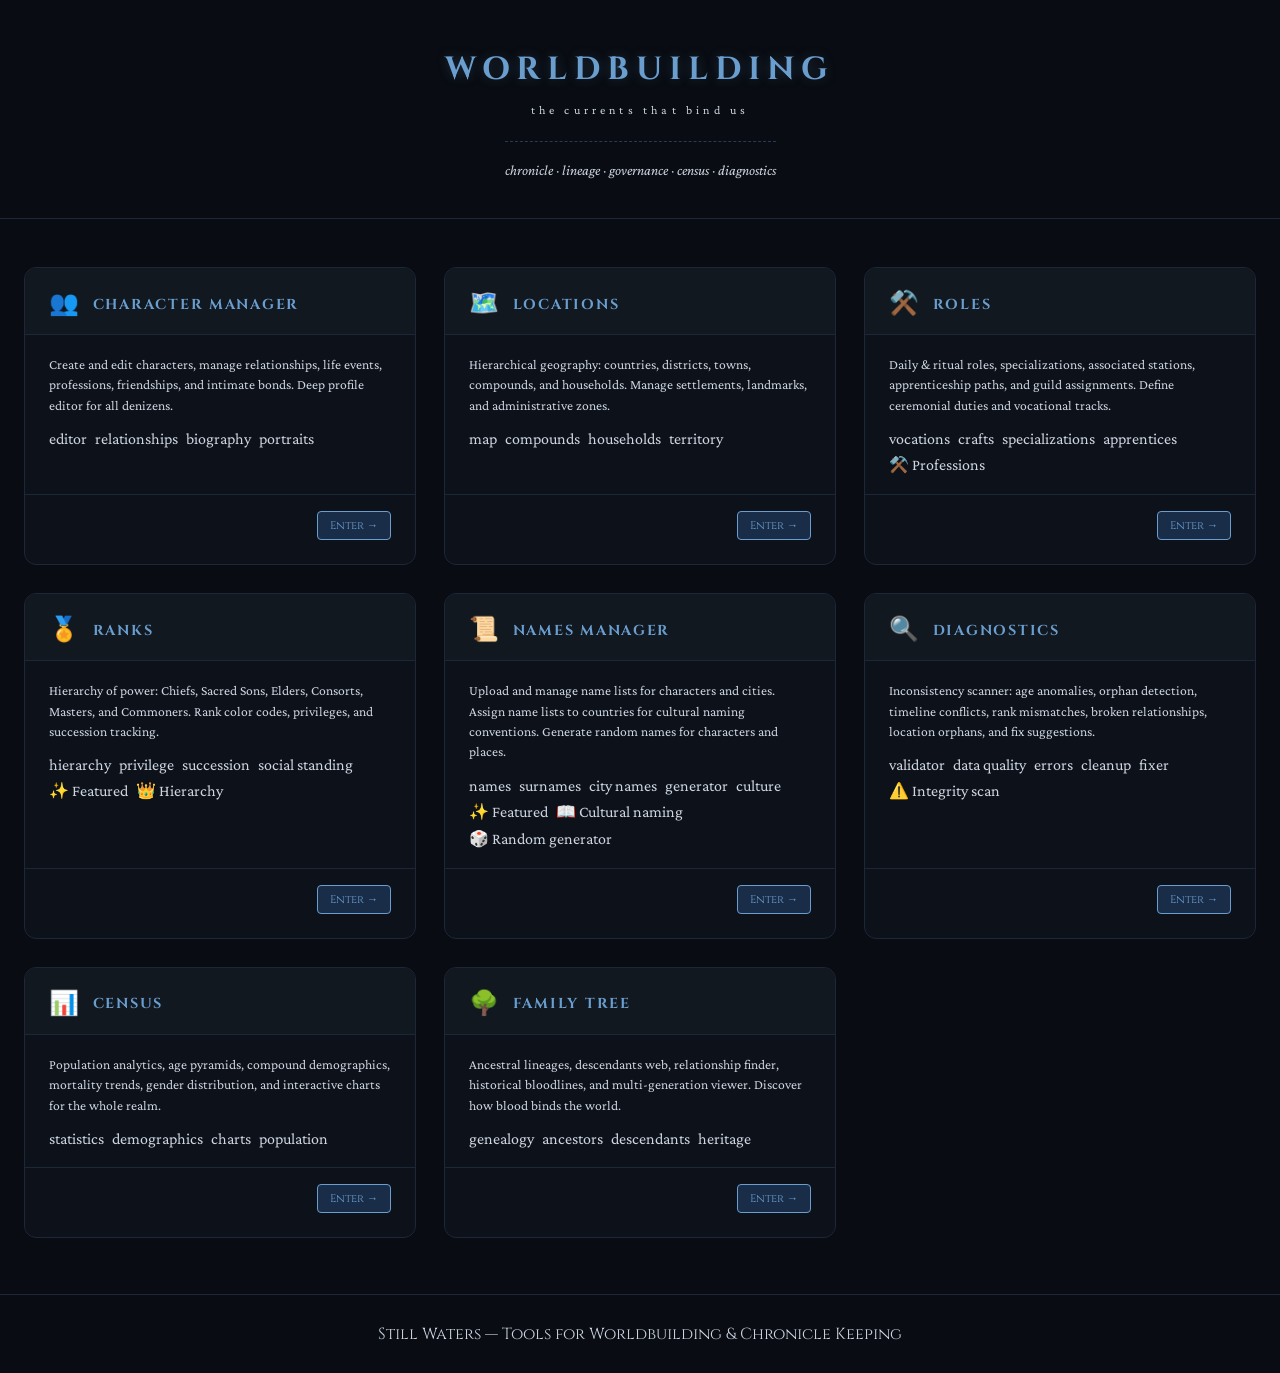
==== commit 06302809: "Update index.html" ====
--- a/index.html
+++ b/index.html
@@ -165,13 +165,12 @@
 
 <div class="tools-grid" id="toolsGrid"></div>
 <footer>
- Tool for Worldbuilding
+  Still Waters — Tools for Worldbuilding & Chronicle Keeping
 </footer>
 
 <script>
   // ============================================================
-  // CORE TOOL LIST — structured according to required separate links:
-  // Character Manager, Locations, Roles, Ranks, Diagnostics, Census, Family Tree
+  // COMPLETE TOOL LIST — All managers for the Still Waters suite
   // ============================================================
   const tools = [
     { 
@@ -192,15 +191,23 @@
       name: "Roles", 
       desc: "Daily & ritual roles, specializations, associated stations, apprenticeship paths, and guild assignments. Define ceremonial duties and vocational tracks.", 
       icon: "⚒️", 
-      file: "Professions_standalone(1).html", 
+      file: "roles.html", 
       tags: ["vocations", "crafts", "specializations", "apprentices"] 
     },
     { 
       name: "Ranks", 
-      desc: "Hierarchy of power. Rank color codes, privileges, and succession tracking.", 
+      desc: "Hierarchy of power: Chiefs, Sacred Sons, Elders, Consorts, Masters, and Commoners. Rank color codes, privileges, and succession tracking.", 
       icon: "🏅", 
       file: "Ranks.html", 
       tags: ["hierarchy", "privilege", "succession", "social standing"],
+      accent: true
+    },
+    { 
+      name: "Names Manager", 
+      desc: "Upload and manage name lists for characters and cities. Assign name lists to countries for cultural naming conventions. Generate random names for characters and places.", 
+      icon: "📜", 
+      file: "names.html", 
+      tags: ["names", "surnames", "city names", "generator", "culture"],
       accent: true
     },
     { 
@@ -240,16 +247,20 @@
     // Optional badges for special categories
     let extraBadges = '';
     if (tool.accent) {
-      extraBadges += '<span class="badge accent">Rank authority</span>';
+      extraBadges += '<span class="badge accent">✨ Featured</span>';
     }
     if (tool.warning) {
-      extraBadges += '<span class="badge warning">Integrity scan</span>';
+      extraBadges += '<span class="badge warning">⚠️ Integrity scan</span>';
     }
     if (tool.name === "Roles") {
-      extraBadges += '<span class="badge">Professions & duties</span>';
+      extraBadges += '<span class="badge">⚒️ Professions</span>';
     }
     if (tool.name === "Ranks") {
-      extraBadges += '<span class="badge accent">Hierarchy</span>';
+      extraBadges += '<span class="badge accent">👑 Hierarchy</span>';
+    }
+    if (tool.name === "Names Manager") {
+      extraBadges += '<span class="badge accent">📖 Cultural naming</span>';
+      extraBadges += '<span class="badge">🎲 Random generator</span>';
     }
     
     card.innerHTML = `
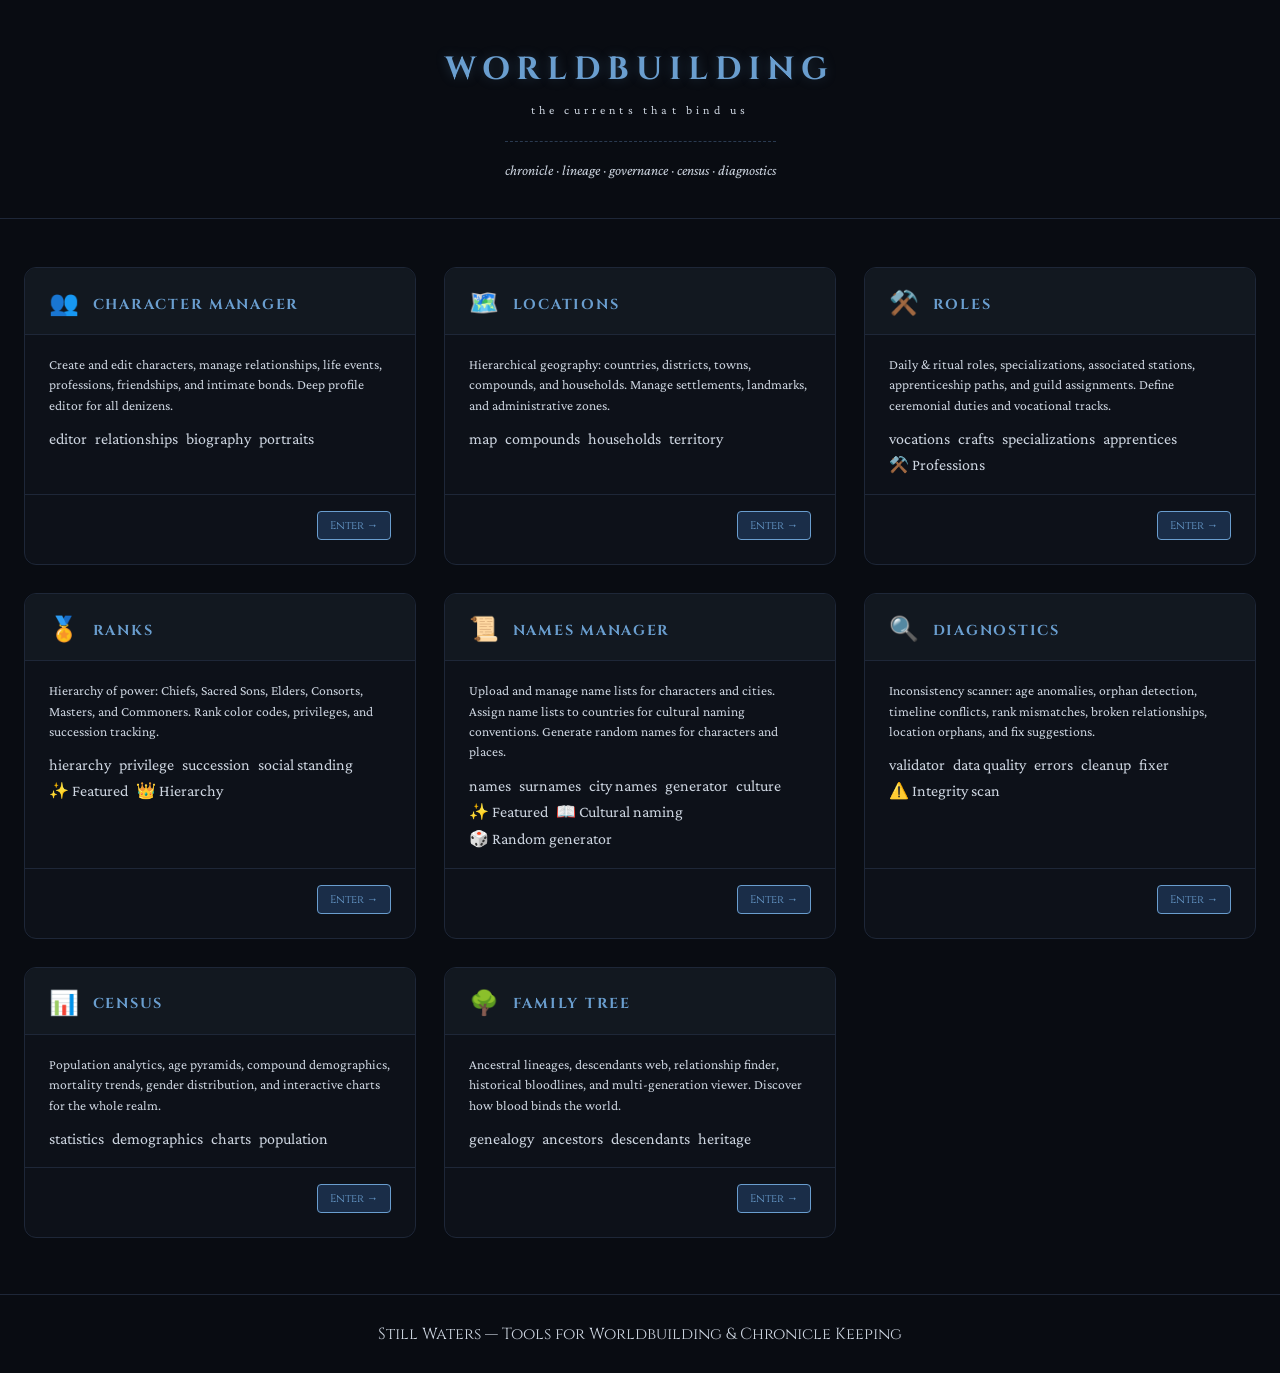
==== commit a5fab585: "Update index.html" ====
--- a/index.html
+++ b/index.html
@@ -206,7 +206,7 @@
       name: "Names Manager", 
       desc: "Upload and manage name lists for characters and cities. Assign name lists to countries for cultural naming conventions. Generate random names for characters and places.", 
       icon: "📜", 
-      file: "names.html", 
+      file: "names-manager.html", 
       tags: ["names", "surnames", "city names", "generator", "culture"],
       accent: true
     },
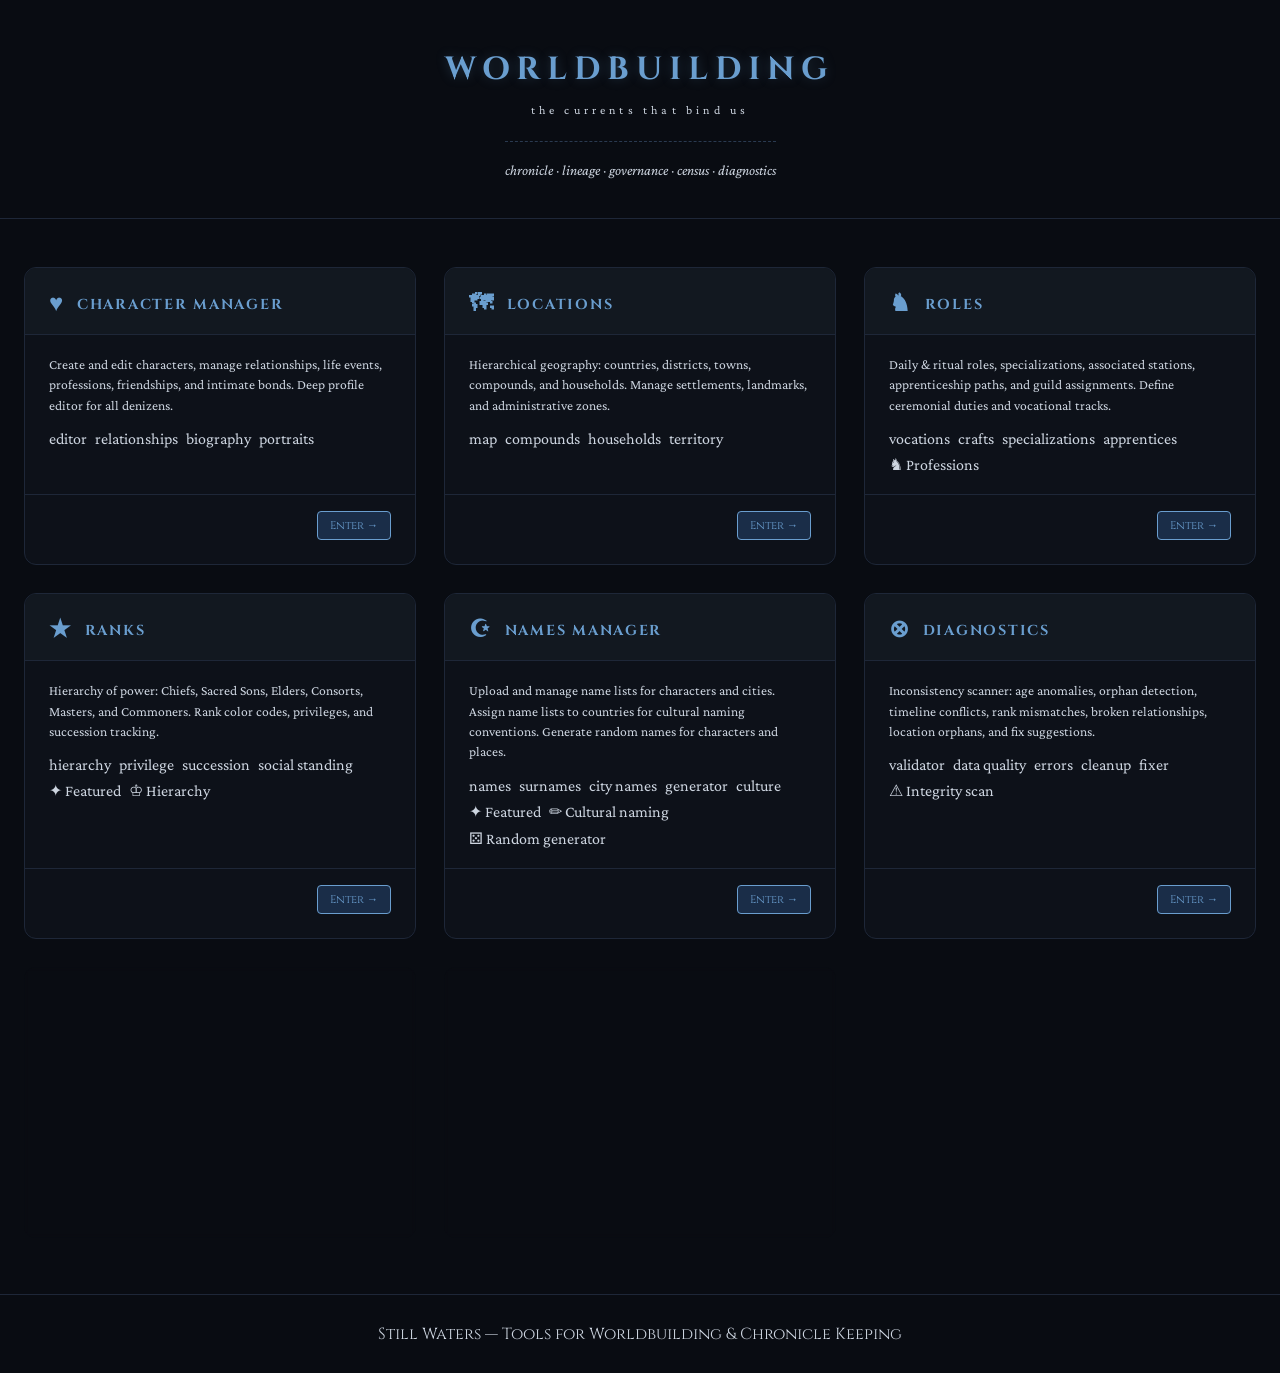
==== commit 4810164b: "Update index.html changed symbols" ====
--- a/index.html
+++ b/index.html
@@ -176,28 +176,28 @@
     { 
       name: "Character Manager", 
       desc: "Create and edit characters, manage relationships, life events, professions, friendships, and intimate bonds. Deep profile editor for all denizens.", 
-      icon: "👥", 
+      icon: "♥", 
       file: "character-manager.html", 
       tags: ["editor", "relationships", "biography", "portraits"] 
     },
     { 
       name: "Locations", 
       desc: "Hierarchical geography: countries, districts, towns, compounds, and households. Manage settlements, landmarks, and administrative zones.", 
-      icon: "🗺️", 
+      icon: "🗺", 
       file: "Locations.html", 
       tags: ["map", "compounds", "households", "territory"] 
     },
     { 
       name: "Roles", 
       desc: "Daily & ritual roles, specializations, associated stations, apprenticeship paths, and guild assignments. Define ceremonial duties and vocational tracks.", 
-      icon: "⚒️", 
+      icon: "♞", 
       file: "roles.html", 
       tags: ["vocations", "crafts", "specializations", "apprentices"] 
     },
     { 
       name: "Ranks", 
       desc: "Hierarchy of power: Chiefs, Sacred Sons, Elders, Consorts, Masters, and Commoners. Rank color codes, privileges, and succession tracking.", 
-      icon: "🏅", 
+      icon: "★", 
       file: "Ranks.html", 
       tags: ["hierarchy", "privilege", "succession", "social standing"],
       accent: true
@@ -205,7 +205,7 @@
     { 
       name: "Names Manager", 
       desc: "Upload and manage name lists for characters and cities. Assign name lists to countries for cultural naming conventions. Generate random names for characters and places.", 
-      icon: "📜", 
+      icon: "☪", 
       file: "names-manager.html", 
       tags: ["names", "surnames", "city names", "generator", "culture"],
       accent: true
@@ -213,7 +213,7 @@
     { 
       name: "Diagnostics", 
       desc: "Inconsistency scanner: age anomalies, orphan detection, timeline conflicts, rank mismatches, broken relationships, location orphans, and fix suggestions.", 
-      icon: "🔍", 
+      icon: "⊗", 
       file: "inconsistencies.html", 
       tags: ["validator", "data quality", "errors", "cleanup", "fixer"],
       warning: true
@@ -221,14 +221,14 @@
     { 
       name: "Census", 
       desc: "Population analytics, age pyramids, compound demographics, mortality trends, gender distribution, and interactive charts for the whole realm.", 
-      icon: "📊", 
+      icon: "▲", 
       file: "Census.html", 
       tags: ["statistics", "demographics", "charts", "population"] 
     },
     { 
       name: "Family Tree", 
       desc: "Ancestral lineages, descendants web, relationship finder, historical bloodlines, and multi-generation viewer. Discover how blood binds the world.", 
-      icon: "🌳", 
+      icon: "✽", 
       file: "Tree.html", 
       tags: ["genealogy", "ancestors", "descendants", "heritage"] 
     }
@@ -247,20 +247,20 @@
     // Optional badges for special categories
     let extraBadges = '';
     if (tool.accent) {
-      extraBadges += '<span class="badge accent">✨ Featured</span>';
+      extraBadges += '<span class="badge accent">✦ Featured</span>';
     }
     if (tool.warning) {
-      extraBadges += '<span class="badge warning">⚠️ Integrity scan</span>';
+      extraBadges += '<span class="badge warning">⚠︎ Integrity scan</span>';
     }
     if (tool.name === "Roles") {
-      extraBadges += '<span class="badge">⚒️ Professions</span>';
+      extraBadges += '<span class="badge">♞ Professions</span>';
     }
     if (tool.name === "Ranks") {
-      extraBadges += '<span class="badge accent">👑 Hierarchy</span>';
+      extraBadges += '<span class="badge accent">♔ Hierarchy</span>';
     }
     if (tool.name === "Names Manager") {
-      extraBadges += '<span class="badge accent">📖 Cultural naming</span>';
-      extraBadges += '<span class="badge">🎲 Random generator</span>';
+      extraBadges += '<span class="badge accent">✏ Cultural naming</span>';
+      extraBadges += '<span class="badge">⚄ Random generator</span>';
     }
     
     card.innerHTML = `
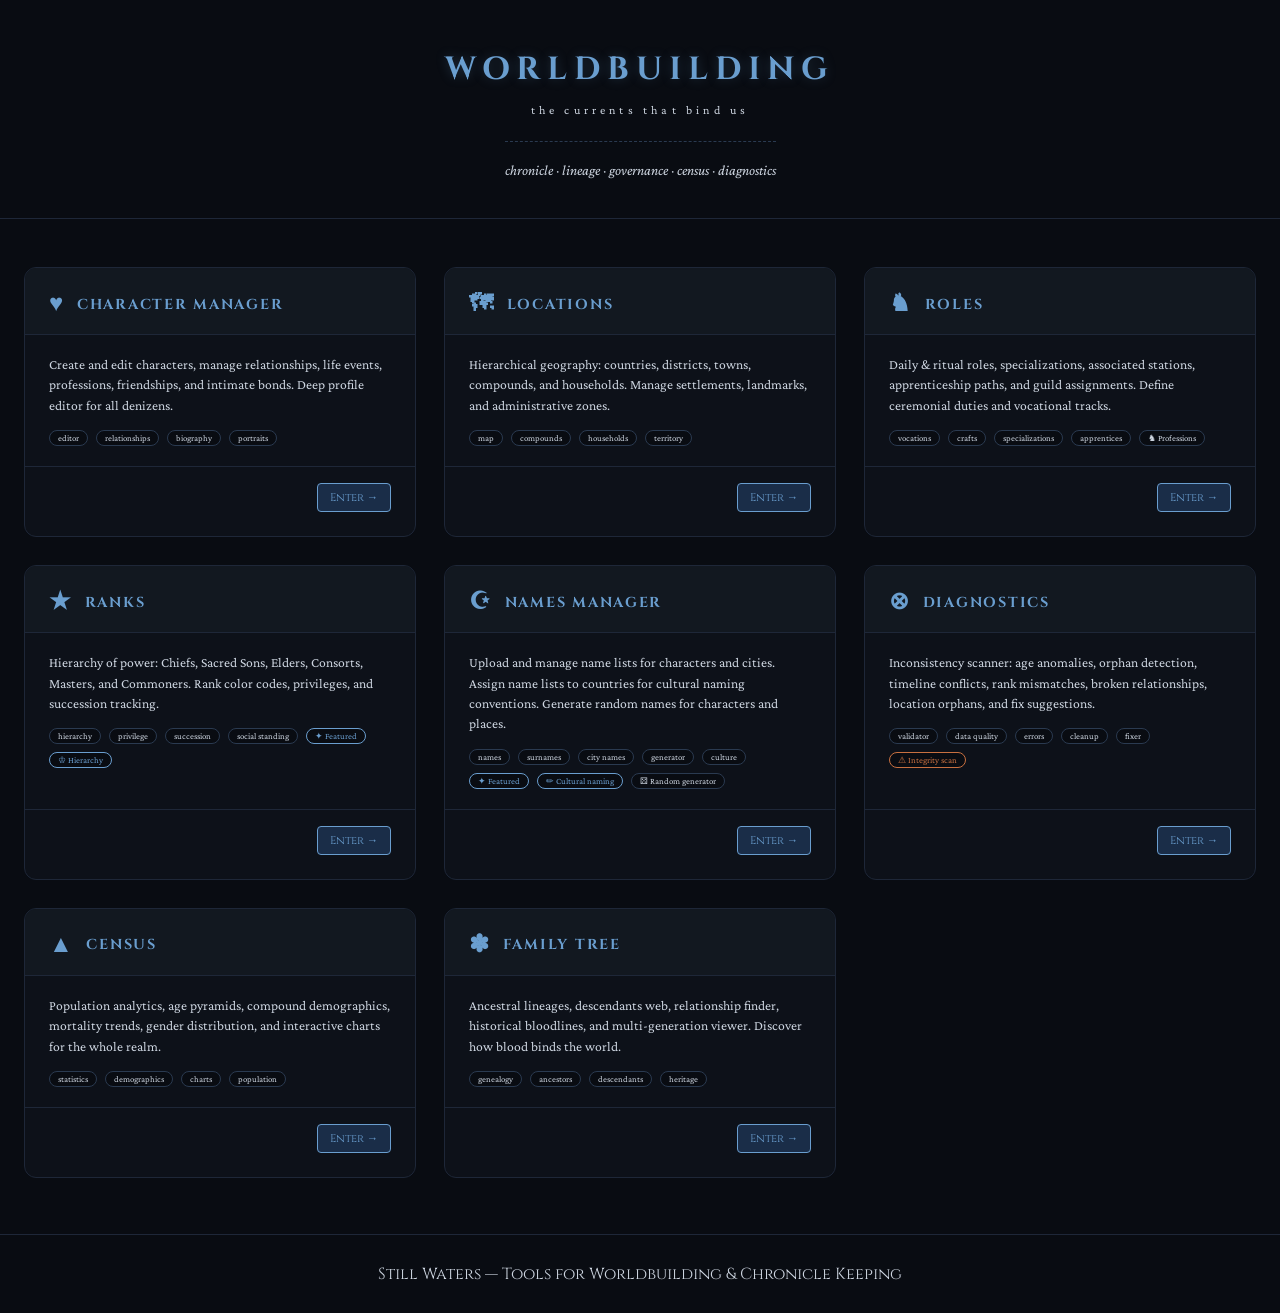
==== commit b2a305dd: "Add files via upload" ====
--- a/index.html
+++ b/index.html
@@ -7,153 +7,6 @@
   <link rel="preconnect" href="https://fonts.googleapis.com">
   <link href="https://fonts.googleapis.com/css2?family=Cinzel:wght@400;600;700;900&family=Crimson+Pro:ital,wght@0,300;0,400;0,600;1,300;1,400&display=swap" rel="stylesheet">
   <link rel="stylesheet" href="stillwaters.css">
-  <style>
-    /* ============================================
-       LANDING PAGE - MINIMAL STRUCTURAL OVERRIDES
-       All visual styles (colors, typography, buttons, badges, borders)
-       are pulled directly from stillwaters.css
-       ============================================ */
-
-    /* Hero Section - extends base background, spacing only */
-    .hero {
-      position: relative;
-      padding: 48px 20px 40px;
-      text-align: center;
-      border-bottom: 1px solid var(--border);
-      background: linear-gradient(180deg, rgba(9,12,18,0.96) 0%, var(--bg) 100%);
-    }
-
-    .hero h1 {
-      font-family: 'Cinzel', serif;
-      font-size: 2rem;
-      letter-spacing: 0.22em;
-      margin-bottom: 12px;
-      text-shadow: 0 0 12px rgba(106,158,207,0.25);
-    }
-
-    .hero .sub {
-      font-size: 0.75rem;
-      letter-spacing: 0.35em;
-      margin-bottom: 24px;
-    }
-
-    .hero .tagline {
-      font-size: 0.9rem;
-      font-style: italic;
-      max-width: 620px;
-      margin: 0 auto;
-      border-top: 1px dashed var(--border2);
-      padding-top: 20px;
-      display: inline-block;
-    }
-
-    /* Tools Grid - layout only, colors from base */
-    .tools-grid {
-      max-width: 1400px;
-      margin: 0 auto;
-      padding: 48px 24px 56px;
-      display: grid;
-      grid-template-columns: repeat(auto-fill, minmax(340px, 1fr));
-      gap: 28px;
-    }
-
-    /* Tool Cards - using base background/border from CSS variables */
-    .tool-card {
-      background: var(--bg2);
-      border: 1px solid var(--border);
-      border-radius: 12px;
-      overflow: hidden;
-      transition: all 0.25s ease;
-      backdrop-filter: blur(2px);
-      cursor: pointer;
-      display: flex;
-      flex-direction: column;
-    }
-
-    .tool-card:hover {
-      transform: translateY(-4px);
-      border-color: var(--accent2);
-      box-shadow: 0 12px 28px rgba(0,0,0,0.4);
-      background: var(--bg3);
-    }
-
-    .card-header {
-      padding: 20px 24px 14px;
-      border-bottom: 1px solid var(--border);
-      background: var(--bg3);
-    }
-
-    .card-header h2 {
-      font-family: 'Cinzel', serif;
-      font-size: 0.9rem;
-      letter-spacing: 0.12em;
-      color: var(--accent);
-      text-transform: uppercase;
-      display: flex;
-      align-items: center;
-      gap: 12px;
-      margin: 0;
-    }
-
-    .card-header .icon {
-      font-size: 1.5rem;
-    }
-
-    .card-body {
-      padding: 20px 24px;
-      flex: 1;
-    }
-
-    .card-body p {
-      font-size: 0.85rem;
-      color: var(--tdim);
-      line-height: 1.5;
-      margin-bottom: 14px;
-    }
-
-    /* Badge group layout - actual badge styles come from stillwaters.css */
-    .badge-group {
-      display: flex;
-      flex-wrap: wrap;
-      gap: 8px;
-      margin-top: 12px;
-    }
-
-    /* Ensure badge uses the base .badge class from stillwaters.css */
-    .badge {
-      /* inherits all from stillwaters.css */
-    }
-
-    .card-footer {
-      padding: 16px 24px 24px;
-      border-top: 1px solid var(--border);
-      display: flex;
-      justify-content: flex-end;
-    }
-
-    /* Button styles fully inherited from stillwaters.css, just ensure spacing */
-    .btn {
-      /* base styles come from stillwaters.css */
-    }
-
-    footer {
-      text-align: center;
-      padding: 28px 20px;
-      border-top: 1px solid var(--border);
-      font-family: 'Cinzel', serif;
-    }
-
-    @media (max-width: 768px) {
-      .hero h1 { font-size: 1.4rem; letter-spacing: 0.12em; }
-      .tools-grid { grid-template-columns: 1fr; gap: 20px; padding: 28px 18px; }
-      .card-header h2 { font-size: 0.85rem; }
-    }
-
-    @media (max-width: 480px) {
-      .hero { padding: 32px 16px; }
-      .hero h1 { font-size: 1.2rem; }
-    }
-  </style>
 </head>
 <body>
 
--- a/stillwaters.css
+++ b/stillwaters.css
@@ -1,5 +1,6 @@
 /* stillwaters.css - Shared Styles for All Still Waters Tools */
-/* Version 2.0 - Consolidated Common Elements */
+/* Version 3.0 - Consolidated & Enhanced */
+/* Includes all styles previously embedded in individual tool files */
 
 /* ============================================
    ROOT VARIABLES (Design System)
@@ -240,7 +241,7 @@
 /* ============================================
    MODALS
    ============================================ */
-.modal-overlay {
+.modal, .modal-overlay {
   display: none;
   position: fixed;
   inset: 0;
@@ -252,7 +253,11 @@
   overflow-y: auto;
 }
 
-.modal-box {
+.modal.active, .modal-overlay.active {
+  display: flex;
+}
+
+.modal-content, .modal-box {
   background: var(--modal-bg);
   border: 1px solid var(--modal-border);
   border-radius: 8px;
@@ -263,13 +268,20 @@
   padding: 20px;
 }
 
-.modal-title {
+.modal-content h3, .modal-title {
   font-family: 'Cinzel', serif;
   font-size: 0.65rem;
   letter-spacing: 0.18em;
   color: var(--accent);
   margin-bottom: 16px;
   text-transform: uppercase;
+}
+
+.modal-buttons {
+  display: flex;
+  gap: 12px;
+  justify-content: flex-end;
+  margin-top: 20px;
 }
 
 /* ============================================
@@ -366,8 +378,8 @@
   color: var(--dim);
 }
 
-.section-header.collapsed .arrow {
-  transform: rotate(-90deg);
+.section-header .arrow.expanded {
+  transform: rotate(90deg);
 }
 
 .section-content {
@@ -562,16 +574,19 @@
 /* ============================================
    EMPTY STATE
    ============================================ */
-.empty-msg {
+.empty-state, .empty-msg, .empty-selection {
   display: flex;
   align-items: center;
   justify-content: center;
-  height: 200px;
+  min-height: 200px;
   color: var(--dim);
   font-family: 'Cinzel', serif;
   font-size: 0.55rem;
   letter-spacing: 0.15em;
   text-align: center;
+  padding: 60px 20px;
+  flex-direction: column;
+  gap: 12px;
 }
 
 /* ============================================
@@ -626,6 +641,1276 @@
 .overflow-hidden { overflow: hidden; }
 
 /* ============================================
+   CENSUS & ANALYTICS SPECIFIC
+   ============================================ */
+.census-app {
+  display: flex;
+  flex-direction: column;
+  height: calc(100vh - 44px);
+  overflow: hidden;
+}
+
+.stats-bar {
+  background: var(--bg3);
+  padding: 12px 20px;
+  border-bottom: 1px solid var(--border);
+  display: flex;
+  flex-wrap: wrap;
+  gap: 24px;
+  justify-content: space-around;
+}
+
+.stat-pill {
+  text-align: center;
+}
+
+.stat-pill .value {
+  font-size: 1.5rem;
+  font-weight: bold;
+  color: var(--accent);
+}
+
+.stat-pill .label {
+  font-size: 0.6rem;
+  color: var(--dim);
+  text-transform: uppercase;
+  letter-spacing: 0.1em;
+}
+
+.results-panel {
+  flex: 1;
+  display: flex;
+  flex-direction: column;
+  overflow: hidden;
+}
+
+.results-list {
+  flex: 1;
+  overflow-y: auto;
+  padding: 16px;
+}
+
+.character-card {
+  background: var(--bg2);
+  border: 1px solid var(--border);
+  border-radius: 10px;
+  padding: 14px;
+  margin-bottom: 12px;
+  transition: all 0.2s;
+  cursor: pointer;
+}
+
+.character-card:hover {
+  border-color: var(--accent);
+  background: var(--bg3);
+  transform: translateX(4px);
+}
+
+.character-name {
+  font-family: 'Cinzel', serif;
+  font-size: 0.9rem;
+  font-weight: 600;
+  color: var(--accent);
+}
+
+.character-name.deceased {
+  color: var(--deceased);
+  text-decoration: line-through;
+}
+
+.character-badges {
+  display: flex;
+  gap: 6px;
+  flex-wrap: wrap;
+}
+
+.badge {
+  font-size: 0.55rem;
+  padding: 2px 8px;
+  border-radius: 20px;
+  background: var(--bg);
+  border: 1px solid var(--border2);
+}
+
+.badge.male { border-color: #4a7ab0; color: #4a7ab0; }
+.badge.female { border-color: #c89880; color: #c89880; }
+.badge.deceased { border-color: var(--deceased); color: var(--deceased); }
+.badge.partnered { border-color: var(--success); color: var(--success); }
+.badge.accent { border-color: var(--accent); color: var(--accent); }
+.badge.warning { border-color: var(--warn); color: var(--warn); }
+
+.character-details {
+  font-size: 0.7rem;
+  color: var(--dim);
+  display: flex;
+  flex-wrap: wrap;
+  gap: 16px;
+  margin-top: 6px;
+}
+
+/* ============================================
+   CHARACTER MANAGER SPECIFIC
+   ============================================ */
+.char-app {
+  display: flex;
+  height: calc(100vh - 44px);
+  overflow: hidden;
+}
+
+.sidebar {
+  width: 280px;
+  background: var(--bg2);
+  border-right: 1px solid var(--border);
+  display: flex;
+  flex-direction: column;
+  overflow: hidden;
+  flex-shrink: 0;
+  transition: transform 0.3s ease;
+}
+
+.sidebar-header {
+  padding: 12px 16px;
+  border-bottom: 1px solid var(--border);
+  background: var(--bg3);
+  display: flex;
+  justify-content: space-between;
+  align-items: center;
+  flex-shrink: 0;
+}
+
+.filter-container {
+  border-bottom: 1px solid var(--border);
+  flex-shrink: 0;
+}
+
+.filter-bar {
+  padding: 12px;
+  display: flex;
+  flex-direction: column;
+  gap: 10px;
+  overflow-y: auto;
+  transition: max-height 0.3s ease, padding 0.3s ease;
+}
+
+.filter-row-inline {
+  display: flex;
+  flex-wrap: wrap;
+  gap: 6px;
+  align-items: center;
+}
+
+.filter-row-inline label {
+  font-size: 0.6rem;
+  display: flex;
+  align-items: center;
+  gap: 4px;
+}
+
+.char-list {
+  flex: 1;
+  overflow-y: auto;
+  padding: 12px;
+  min-height: 0;
+}
+
+.char-item {
+  background: var(--bg);
+  border: 1px solid var(--border);
+  border-radius: 8px;
+  padding: 10px;
+  margin-bottom: 8px;
+  cursor: pointer;
+  transition: all 0.2s;
+}
+
+.char-item:hover, .char-item.selected {
+  border-color: var(--accent);
+  background: var(--bg3);
+}
+
+.char-name {
+  font-family: 'Cinzel', serif;
+  font-size: 0.85rem;
+  font-weight: 600;
+  color: var(--accent);
+  display: flex;
+  justify-content: space-between;
+  align-items: center;
+}
+
+.char-details {
+  font-size: 0.6rem;
+  color: var(--dim);
+  margin-top: 4px;
+  display: flex;
+  flex-wrap: wrap;
+  gap: 8px;
+}
+
+.main-panel {
+  flex: 1;
+  display: flex;
+  flex-direction: column;
+  overflow: hidden;
+  min-width: 0;
+}
+
+.panel-tabs {
+  display: flex;
+  border-bottom: 1px solid var(--border);
+  background: var(--bg2);
+  padding: 0 16px;
+  overflow-x: auto;
+  flex-shrink: 0;
+}
+
+.tab-btn {
+  padding: 10px 16px;
+  background: none;
+  border: none;
+  font-family: 'Cinzel', serif;
+  font-size: 0.65rem;
+  cursor: pointer;
+  color: var(--dim);
+  border-bottom: 2px solid transparent;
+  white-space: nowrap;
+}
+
+.tab-btn.active {
+  color: var(--accent);
+  border-bottom-color: var(--accent);
+}
+
+.panel-content {
+  flex: 1;
+  overflow-y: auto;
+  padding: 20px;
+}
+
+/* Family Cards */
+.family-card, .love-card, .friend-card, .relation-card, .profession-card {
+  background: var(--bg3);
+  border: 1px solid var(--border);
+  border-radius: 8px;
+  padding: 12px;
+  margin-bottom: 12px;
+  transition: all 0.2s;
+  cursor: pointer;
+}
+
+.family-card:hover, .love-card:hover, .friend-card:hover, .relation-card:hover, .profession-card:hover {
+  border-color: var(--accent);
+  background: var(--bg4);
+}
+
+.card-name {
+  font-family: 'Cinzel', serif;
+  font-size: 0.85rem;
+  font-weight: 600;
+  color: var(--accent);
+  cursor: pointer;
+  display: inline-block;
+}
+
+.card-name:hover {
+  text-decoration: underline;
+}
+
+.card-details {
+  font-size: 0.65rem;
+  color: var(--dim);
+  margin-top: 6px;
+  display: flex;
+  flex-wrap: wrap;
+  gap: 8px;
+  align-items: center;
+}
+
+/* Relationship Badges */
+.badge-ongoing { background: rgba(74,144,96,0.2); color: #4a9060; border: 1px solid #4a9060; }
+.badge-ended { background: rgba(139,64,64,0.2); color: #8b4040; border: 1px solid #8b4040; }
+.badge-widowed { background: rgba(143,94,94,0.2); color: #8f5e5e; border: 1px solid #8f5e5e; }
+
+/* Forms */
+.form-row {
+  display: grid;
+  grid-template-columns: 1fr 1fr;
+  gap: 12px;
+  margin-bottom: 12px;
+}
+
+.form-group {
+  margin-bottom: 12px;
+}
+
+.form-group label {
+  display: block;
+  font-size: 0.65rem;
+  font-family: 'Cinzel', serif;
+  color: var(--accent);
+  margin-bottom: 4px;
+}
+
+/* Rank Buttons */
+.rank-buttons {
+  display: flex;
+  flex-wrap: wrap;
+  gap: 8px;
+  margin-bottom: 12px;
+}
+
+.rank-btn {
+  padding: 4px 12px;
+  background: var(--bg);
+  border: 1px solid var(--border2);
+  border-radius: 20px;
+  font-size: 0.7rem;
+  cursor: pointer;
+}
+
+.assigned-rank {
+  background: var(--bg3);
+  padding: 8px;
+  border-radius: 4px;
+  margin-bottom: 8px;
+  display: flex;
+  justify-content: space-between;
+  align-items: center;
+  flex-wrap: wrap;
+  gap: 8px;
+}
+
+/* Info Grid */
+.info-grid {
+  display: grid;
+  grid-template-columns: 140px 1fr;
+  gap: 12px;
+  margin-bottom: 20px;
+}
+
+.info-label {
+  font-family: 'Cinzel', serif;
+  font-size: 0.65rem;
+  color: var(--accent);
+}
+
+/* Warning Badge */
+.warning-badge {
+  background: rgba(200,112,64,0.2);
+  border: 1px solid var(--warn);
+  border-radius: 4px;
+  padding: 8px 12px;
+  font-size: 0.7rem;
+  margin-bottom: 16px;
+}
+
+/* Searchable Select */
+.searchable-select-container {
+  position: relative;
+  width: 100%;
+}
+
+.searchable-select-input {
+  width: 100%;
+  padding: 6px 8px;
+  background: var(--bg);
+  border: 1px solid var(--border);
+  color: var(--text);
+  border-radius: 4px;
+  font-size: 0.8rem;
+}
+
+.searchable-select-dropdown {
+  position: absolute;
+  top: 100%;
+  left: 0;
+  right: 0;
+  background: var(--bg2);
+  border: 1px solid var(--border);
+  border-radius: 4px;
+  max-height: 200px;
+  overflow-y: auto;
+  z-index: 1000;
+  display: none;
+}
+
+/* Overview Tab */
+.overview-section {
+  margin-bottom: 20px;
+}
+
+.overview-header {
+  font-family: 'Cinzel', serif;
+  font-size: 0.7rem;
+  color: var(--accent);
+  padding: 8px 12px;
+  background: var(--bg3);
+  border-radius: 6px;
+  margin-bottom: 8px;
+  display: flex;
+  align-items: center;
+  gap: 8px;
+}
+
+.overview-row {
+  display: flex;
+  align-items: center;
+  gap: 12px;
+  padding: 8px 12px;
+  border-bottom: 1px solid var(--border2);
+  cursor: pointer;
+}
+
+.overview-row:hover {
+  background: var(--bg3);
+}
+
+.overview-color-bar {
+  width: 4px;
+  height: 24px;
+  border-radius: 2px;
+  flex-shrink: 0;
+}
+
+.color-parent { background: #4a7ab0; }
+.color-partner { background: #c89880; }
+.color-child { background: #6aac80; }
+.color-sibling { background: #a87898; }
+.color-friend { background: #9988cc; }
+
+/* Profession Styles */
+.profession-header {
+  display: flex;
+  justify-content: space-between;
+  align-items: center;
+  flex-wrap: wrap;
+  gap: 8px;
+  margin-bottom: 10px;
+}
+
+.profession-name {
+  font-family: 'Cinzel', serif;
+  font-size: 0.85rem;
+  font-weight: 600;
+  color: var(--accent);
+}
+
+.spec-tag {
+  padding: 3px 10px;
+  border-radius: 20px;
+  font-size: 0.6rem;
+  background: var(--bg2);
+  border: 1px solid var(--border2);
+  cursor: pointer;
+  transition: all 0.15s;
+}
+
+.spec-tag:hover, .spec-tag.selected {
+  border-color: var(--accent);
+  background: var(--accent-dim);
+  color: var(--accent);
+}
+
+.profession-notes {
+  font-size: 0.65rem;
+  color: var(--dim);
+  margin-top: 8px;
+  padding-top: 8px;
+  border-top: 1px solid var(--border2);
+}
+
+.master-badge {
+  background: rgba(106, 158, 206, 0.2);
+  border: 1px solid var(--accent);
+  color: var(--accent);
+  padding: 2px 8px;
+  border-radius: 20px;
+  font-size: 0.6rem;
+  display: inline-flex;
+  align-items: center;
+  gap: 4px;
+}
+
+.primary-star {
+  cursor: pointer;
+  font-size: 1rem;
+  transition: all 0.15s;
+}
+
+.primary-star:hover {
+  transform: scale(1.1);
+}
+
+.primary-star.active {
+  color: gold;
+  text-shadow: 0 0 4px rgba(255,215,0,0.5);
+}
+
+/* ============================================
+   LOCATIONS MANAGER SPECIFIC
+   ============================================ */
+.locations-app {
+  display: flex;
+  height: calc(100vh - 44px);
+  overflow: hidden;
+}
+
+.place-list {
+  flex: 1;
+  overflow-y: auto;
+  padding: 12px;
+}
+
+.tree-node {
+  margin-left: 0;
+  list-style: none;
+}
+
+.tree-item {
+  margin: 4px 0;
+}
+
+.tree-header {
+  display: flex;
+  align-items: center;
+  gap: 6px;
+  padding: 6px 8px;
+  cursor: pointer;
+  border-radius: 6px;
+  transition: background 0.15s;
+}
+
+.tree-header:hover {
+  background: var(--bg3);
+}
+
+.tree-header .toggle-icon {
+  width: 18px;
+  font-size: 0.7rem;
+  color: var(--dim);
+}
+
+.tree-header .capital-star {
+  color: gold;
+  font-size: 0.8rem;
+}
+
+.tree-header .place-name {
+  flex: 1;
+  font-size: 0.8rem;
+}
+
+.tree-header .id-hint {
+  font-size: 0.5rem;
+  color: var(--tmut);
+  font-family: monospace;
+}
+
+.tree-children {
+  margin-left: 24px;
+  overflow: hidden;
+}
+
+.tree-children.collapsed {
+  display: none;
+}
+
+/* ============================================
+   NAMES MANAGER SPECIFIC
+   ============================================ */
+.names-app {
+  display: flex;
+  height: calc(100vh - 44px);
+  overflow: hidden;
+}
+
+.country-list {
+  flex: 1;
+  overflow-y: auto;
+  padding: 12px;
+}
+
+.country-card {
+  background: var(--bg);
+  border: 1px solid var(--border);
+  border-radius: 8px;
+  margin-bottom: 12px;
+  overflow: hidden;
+}
+
+.country-header {
+  padding: 12px;
+  background: var(--bg3);
+  cursor: pointer;
+  display: flex;
+  justify-content: space-between;
+  align-items: center;
+  font-family: 'Cinzel', serif;
+  font-size: 0.8rem;
+}
+
+.country-content {
+  padding: 12px;
+  display: none;
+}
+
+.country-content.expanded {
+  display: block;
+}
+
+.name-section {
+  background: var(--bg2);
+  border: 1px solid var(--border);
+  border-radius: 12px;
+  margin-bottom: 24px;
+  overflow: hidden;
+}
+
+.section-title {
+  padding: 12px 16px;
+  background: var(--bg3);
+  font-family: 'Cinzel', serif;
+  font-size: 0.75rem;
+  border-bottom: 1px solid var(--border);
+  font-weight: 600;
+}
+
+.name-grid {
+  padding: 16px;
+  display: grid;
+  grid-template-columns: repeat(auto-fill, minmax(200px, 1fr));
+  gap: 8px;
+}
+
+.name-tag {
+  background: var(--bg);
+  border: 1px solid var(--border2);
+  border-radius: 20px;
+  padding: 4px 12px;
+  font-size: 0.75rem;
+  display: inline-flex;
+  align-items: center;
+  justify-content: space-between;
+  gap: 8px;
+  font-family: 'Crimson Pro', serif;
+}
+
+.name-tag button {
+  background: none;
+  border: none;
+  color: var(--danger-lt);
+  cursor: pointer;
+  font-size: 0.7rem;
+  padding: 0 4px;
+}
+
+.upload-area {
+  border: 2px dashed var(--border2);
+  border-radius: 8px;
+  padding: 20px;
+  text-align: center;
+  margin: 16px;
+  cursor: pointer;
+  transition: all 0.2s;
+  font-size: 0.7rem;
+}
+
+.upload-area:hover {
+  border-color: var(--accent);
+  background: var(--accent-dim);
+}
+
+.city-builder {
+  background: var(--bg2);
+  border: 1px solid var(--border);
+  border-radius: 12px;
+  padding: 20px;
+  margin-bottom: 24px;
+}
+
+.city-part {
+  display: flex;
+  gap: 12px;
+  margin-bottom: 16px;
+  flex-wrap: wrap;
+}
+
+.generated-list {
+  display: flex;
+  flex-wrap: wrap;
+  gap: 8px;
+  margin-top: 12px;
+}
+
+/* ============================================
+   RANK MANAGER SPECIFIC
+   ============================================ */
+.rank-container {
+  max-width: 1400px;
+  margin: 20px auto;
+  padding: 0 20px 40px;
+}
+
+.rank-grid {
+  display: grid;
+  grid-template-columns: repeat(auto-fill, minmax(380px, 1fr));
+  gap: 20px;
+}
+
+.rank-card {
+  background: var(--bg2);
+  border: 1px solid var(--border);
+  border-radius: 14px;
+  transition: all 0.2s;
+  overflow: hidden;
+}
+
+.rank-card:hover {
+  border-color: var(--accent);
+  box-shadow: 0 8px 20px rgba(0,0,0,0.3);
+}
+
+.rank-header {
+  padding: 16px 20px;
+  background: var(--bg3);
+  border-bottom: 1px solid var(--border);
+  display: flex;
+  justify-content: space-between;
+  align-items: center;
+  flex-wrap: wrap;
+  gap: 12px;
+}
+
+.rank-name-field {
+  flex: 2;
+  min-width: 160px;
+}
+
+.rank-name-field input {
+  font-family: 'Cinzel', serif;
+  font-size: 1rem;
+  font-weight: 600;
+  background: var(--bg);
+  border: 1px solid var(--border2);
+  padding: 8px 12px;
+  width: 100%;
+  border-radius: 6px;
+  color: var(--text);
+}
+
+.rank-priority {
+  width: 100px;
+}
+
+.rank-body {
+  padding: 18px 20px;
+  display: flex;
+  flex-direction: column;
+  gap: 18px;
+}
+
+.toggle-row {
+  display: flex;
+  align-items: center;
+  gap: 16px;
+  flex-wrap: wrap;
+}
+
+.toggle-label {
+  display: flex;
+  align-items: center;
+  gap: 10px;
+  font-family: 'Cinzel', serif;
+  font-size: 0.7rem;
+  letter-spacing: 0.05em;
+  color: var(--dim);
+}
+
+.symbol-selector {
+  display: flex;
+  align-items: center;
+  gap: 12px;
+  flex-wrap: wrap;
+}
+
+.symbol-dropdown {
+  background: var(--bg);
+  border: 1px solid var(--border2);
+  padding: 6px 10px;
+  font-size: 1.2rem;
+  font-family: monospace;
+  border-radius: 6px;
+  color: var(--accent);
+  cursor: pointer;
+  width: auto;
+}
+
+.symbol-preview {
+  font-size: 1.4rem;
+  background: var(--bg);
+  padding: 4px 12px;
+  border-radius: 8px;
+  border: 1px solid var(--border);
+  min-width: 60px;
+  text-align: center;
+}
+
+.location-assignment {
+  display: flex;
+  flex-direction: column;
+  gap: 12px;
+  padding-top: 8px;
+  border-top: 1px dashed var(--border);
+}
+
+/* ============================================
+   DIAGNOSTICS SPECIFIC
+   ============================================ */
+.diagnostics-app {
+  display: flex;
+  flex-direction: column;
+  height: calc(100vh - 44px);
+  overflow: hidden;
+}
+
+.diagnostic-list {
+  flex: 1;
+  overflow-y: auto;
+  padding: 12px;
+}
+
+.diagnostic-item {
+  padding: 12px;
+  margin-bottom: 8px;
+  background: var(--bg);
+  border: 1px solid var(--border);
+  border-radius: 8px;
+  cursor: pointer;
+  transition: all 0.2s;
+}
+
+.diagnostic-item:hover {
+  border-color: var(--accent);
+  background: var(--bg3);
+}
+
+.diagnostic-item.active {
+  border-color: var(--accent);
+  background: var(--accent-dim);
+}
+
+.diagnostic-name {
+  font-family: 'Cinzel', serif;
+  font-size: 0.8rem;
+  font-weight: 600;
+  color: var(--accent);
+}
+
+.diagnostic-status {
+  font-size: 0.65rem;
+  color: var(--dim);
+  margin-top: 4px;
+}
+
+.diagnostic-status.error {
+  color: var(--danger-lt);
+}
+
+.diagnostic-status.warning {
+  color: var(--warn);
+}
+
+.diagnostic-status.success {
+  color: var(--success);
+}
+
+.result-section {
+  background: var(--bg2);
+  border: 1px solid var(--border);
+  border-radius: 12px;
+  margin-bottom: 20px;
+  overflow: hidden;
+}
+
+.result-header {
+  padding: 12px 16px;
+  background: var(--bg3);
+  font-family: 'Cinzel', serif;
+  font-size: 0.7rem;
+  color: var(--accent);
+  border-bottom: 1px solid var(--border);
+  display: flex;
+  justify-content: space-between;
+  align-items: center;
+}
+
+.result-body {
+  padding: 16px;
+}
+
+.issue-item {
+  background: var(--bg);
+  border: 1px solid var(--border2);
+  border-radius: 6px;
+  padding: 12px;
+  margin-bottom: 8px;
+}
+
+.issue-item .title {
+  font-weight: bold;
+  color: var(--accent);
+  margin-bottom: 6px;
+}
+
+.issue-item .details {
+  font-size: 0.7rem;
+  color: var(--dim);
+  margin-bottom: 8px;
+}
+
+.code-block {
+  background: var(--bg);
+  border: 1px solid var(--border);
+  border-radius: 6px;
+  padding: 12px;
+  font-family: monospace;
+  font-size: 0.7rem;
+  white-space: pre-wrap;
+  max-height: 400px;
+  overflow-y: auto;
+}
+
+.merge-section {
+  background: var(--bg2);
+  border: 1px solid var(--border);
+  border-radius: 12px;
+  padding: 16px;
+  margin-bottom: 20px;
+}
+
+.file-input-area {
+  border: 2px dashed var(--border2);
+  border-radius: 8px;
+  padding: 20px;
+  text-align: center;
+  cursor: pointer;
+  transition: all 0.2s;
+  margin-bottom: 16px;
+}
+
+.file-input-area:hover {
+  border-color: var(--accent);
+  background: var(--accent-dim);
+}
+
+/* ============================================
+   TIMELINE SPECIFIC
+   ============================================ */
+.timeline-app {
+  display: flex;
+  flex-direction: column;
+  height: calc(100vh - 44px);
+  overflow: hidden;
+}
+
+.timeline-container {
+  flex: 1;
+  overflow-y: auto;
+  padding: 40px 20px;
+  position: relative;
+}
+
+.timeline-line {
+  position: relative;
+  padding-left: 30px;
+}
+
+.timeline-year {
+  position: relative;
+  margin-bottom: 30px;
+  border-left: 2px solid var(--accent);
+  padding-left: 25px;
+}
+
+.year-marker {
+  position: absolute;
+  left: -12px;
+  top: 0;
+  width: 22px;
+  height: 22px;
+  background: var(--accent);
+  border-radius: 50%;
+  display: flex;
+  align-items: center;
+  justify-content: center;
+  font-size: 0.6rem;
+  font-weight: bold;
+  cursor: pointer;
+  transition: transform 0.2s;
+  z-index: 10;
+}
+
+.year-marker:hover {
+  transform: scale(1.2);
+}
+
+.year-label {
+  font-family: 'Cinzel', serif;
+  font-size: 0.9rem;
+  font-weight: bold;
+  color: var(--accent);
+  margin-bottom: 12px;
+}
+
+.events-list {
+  display: flex;
+  flex-direction: column;
+  gap: 8px;
+}
+
+.event-item {
+  background: var(--bg2);
+  border: 1px solid var(--border);
+  border-radius: 8px;
+  padding: 10px 12px;
+  cursor: pointer;
+  transition: all 0.2s;
+}
+
+.event-item:hover {
+  border-color: var(--accent);
+  background: var(--bg3);
+  transform: translateX(4px);
+}
+
+.event-type {
+  display: inline-block;
+  font-size: 0.6rem;
+  padding: 2px 8px;
+  border-radius: 12px;
+  margin-right: 10px;
+}
+
+.event-type.birth { background: rgba(74,144,96,0.2); color: var(--success); border: 1px solid var(--success); }
+.event-type.death { background: rgba(139,64,64,0.2); color: var(--danger-lt); border: 1px solid var(--danger-lt); }
+.event-type.move { background: rgba(106,158,207,0.2); color: var(--accent); border: 1px solid var(--accent); }
+.event-type.relationship-start { background: rgba(200,152,128,0.2); color: var(--rank-consort); border: 1px solid var(--rank-consort); }
+.event-type.relationship-end { background: rgba(139,64,64,0.2); color: var(--danger-lt); border: 1px solid var(--danger-lt); }
+
+.event-title {
+  font-size: 0.8rem;
+  font-weight: 600;
+  color: var(--text);
+}
+
+.event-details {
+  font-size: 0.65rem;
+  color: var(--dim);
+  margin-top: 4px;
+}
+
+/* ============================================
+   FAMILY TREE SPECIFIC
+   ============================================ */
+.family-app {
+  display: flex;
+  height: calc(100vh - 44px);
+  overflow: hidden;
+}
+
+.tree-generation {
+  margin-bottom: 30px;
+}
+
+.generation-label {
+  font-family: 'Cinzel', serif;
+  font-size: 0.6rem;
+  color: var(--accent);
+  letter-spacing: 0.1em;
+  margin-bottom: 12px;
+  text-transform: uppercase;
+}
+
+.tree-row {
+  display: flex;
+  flex-wrap: wrap;
+  gap: 20px;
+  justify-content: center;
+  margin-bottom: 20px;
+}
+
+.family-card.central {
+  border-color: var(--accent);
+  background: var(--accent-dim);
+  box-shadow: 0 0 0 2px var(--accent);
+}
+
+.family-card.deceased {
+  opacity: 0.7;
+}
+
+.relation-badge {
+  font-size: 0.55rem;
+  background: var(--bg3);
+  padding: 2px 6px;
+  border-radius: 12px;
+  margin-top: 6px;
+  display: inline-block;
+  color: var(--tmut);
+}
+
+.relationship-path {
+  background: var(--bg);
+  border: 1px solid var(--border);
+  border-radius: 8px;
+  padding: 12px;
+  margin-bottom: 12px;
+}
+
+.relationship-path .path {
+  font-family: monospace;
+  font-size: 0.75rem;
+  margin-bottom: 8px;
+}
+
+.relationship-type {
+  color: var(--accent);
+  font-weight: bold;
+}
+
+.char-selector {
+  margin-bottom: 20px;
+}
+
+.char-selector select {
+  width: 100%;
+  padding: 8px 12px;
+  background: var(--bg);
+  border: 1px solid var(--border);
+  color: var(--text);
+  border-radius: 6px;
+  font-size: 0.8rem;
+}
+
+/* ============================================
+   LANDING PAGE SPECIFIC
+   ============================================ */
+.hero {
+  position: relative;
+  padding: 48px 20px 40px;
+  text-align: center;
+  border-bottom: 1px solid var(--border);
+  background: linear-gradient(180deg, rgba(9,12,18,0.96) 0%, var(--bg) 100%);
+}
+
+.hero h1 {
+  font-family: 'Cinzel', serif;
+  font-size: 2rem;
+  letter-spacing: 0.22em;
+  margin-bottom: 12px;
+  text-shadow: 0 0 12px rgba(106,158,207,0.25);
+}
+
+.hero .sub {
+  font-size: 0.75rem;
+  letter-spacing: 0.35em;
+  margin-bottom: 24px;
+}
+
+.hero .tagline {
+  font-size: 0.9rem;
+  font-style: italic;
+  max-width: 620px;
+  margin: 0 auto;
+  border-top: 1px dashed var(--border2);
+  padding-top: 20px;
+  display: inline-block;
+}
+
+.tools-grid {
+  max-width: 1400px;
+  margin: 0 auto;
+  padding: 48px 24px 56px;
+  display: grid;
+  grid-template-columns: repeat(auto-fill, minmax(340px, 1fr));
+  gap: 28px;
+}
+
+.tool-card {
+  background: var(--bg2);
+  border: 1px solid var(--border);
+  border-radius: 12px;
+  overflow: hidden;
+  transition: all 0.25s ease;
+  backdrop-filter: blur(2px);
+  cursor: pointer;
+  display: flex;
+  flex-direction: column;
+}
+
+.tool-card:hover {
+  transform: translateY(-4px);
+  border-color: var(--accent2);
+  box-shadow: 0 12px 28px rgba(0,0,0,0.4);
+  background: var(--bg3);
+}
+
+.card-header {
+  padding: 20px 24px 14px;
+  border-bottom: 1px solid var(--border);
+  background: var(--bg3);
+}
+
+.card-header h2 {
+  font-family: 'Cinzel', serif;
+  font-size: 0.9rem;
+  letter-spacing: 0.12em;
+  color: var(--accent);
+  text-transform: uppercase;
+  display: flex;
+  align-items: center;
+  gap: 12px;
+  margin: 0;
+}
+
+.card-header .icon {
+  font-size: 1.5rem;
+}
+
+.card-body {
+  padding: 20px 24px;
+  flex: 1;
+}
+
+.card-body p {
+  font-size: 0.85rem;
+  color: var(--tdim);
+  line-height: 1.5;
+  margin-bottom: 14px;
+}
+
+.badge-group {
+  display: flex;
+  flex-wrap: wrap;
+  gap: 8px;
+  margin-top: 12px;
+}
+
+.card-footer {
+  padding: 16px 24px 24px;
+  border-top: 1px solid var(--border);
+  display: flex;
+  justify-content: flex-end;
+}
+
+footer {
+  text-align: center;
+  padding: 28px 20px;
+  border-top: 1px solid var(--border);
+  font-family: 'Cinzel', serif;
+}
+
+/* ============================================
    MOBILE RESPONSIVENESS
    ============================================ */
 @media (max-width: 768px) {
@@ -642,7 +1927,7 @@
     font-size: 0.6rem;
   }
   
-  .modal-box {
+  .modal-content, .modal-box {
     width: 95%;
     padding: 15px;
   }
@@ -653,6 +1938,75 @@
   
   .filter-group {
     flex-wrap: wrap;
+  }
+  
+  /* App-specific mobile overrides */
+  .char-app, .locations-app, .names-app, .family-app {
+    flex-direction: column;
+    height: auto;
+  }
+  
+  .sidebar {
+    width: 100%;
+    max-height: 300px;
+  }
+  
+  .rank-grid {
+    grid-template-columns: 1fr;
+  }
+  
+  .tools-grid {
+    grid-template-columns: 1fr;
+    gap: 20px;
+    padding: 28px 18px;
+  }
+  
+  .hero h1 {
+    font-size: 1.4rem;
+    letter-spacing: 0.12em;
+  }
+  
+  .card-header h2 {
+    font-size: 0.85rem;
+  }
+  
+  .tree-row {
+    flex-direction: column;
+    align-items: center;
+  }
+  
+  .family-card {
+    width: 100%;
+    max-width: none;
+  }
+  
+  .form-row {
+    grid-template-columns: 1fr;
+  }
+  
+  .info-grid {
+    grid-template-columns: 1fr;
+    gap: 8px;
+  }
+  
+  .overview-row {
+    flex-direction: column;
+    align-items: flex-start;
+    gap: 4px;
+  }
+  
+  .timeline-container {
+    padding: 20px 10px;
+  }
+  
+  .timeline-year {
+    padding-left: 15px;
+  }
+  
+  .year-marker {
+    width: 18px;
+    height: 18px;
+    left: -8px;
   }
 }
 
@@ -677,4 +2031,16 @@
     flex-direction: column;
     align-items: stretch;
   }
+  
+  .hero {
+    padding: 32px 16px;
+  }
+  
+  .hero h1 {
+    font-size: 1.2rem;
+  }
+  
+  .name-grid {
+    grid-template-columns: repeat(auto-fill, minmax(150px, 1fr));
+  }
 }
